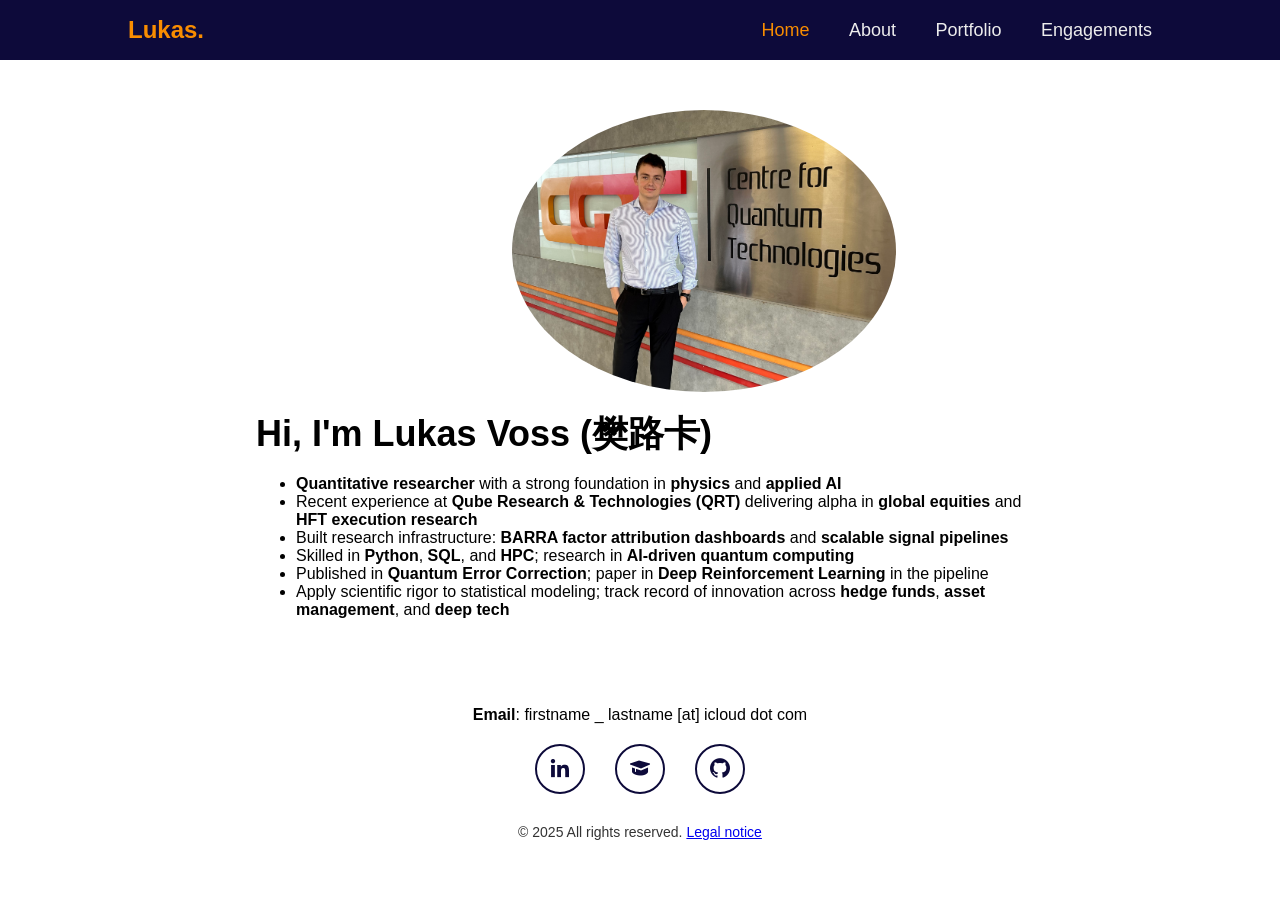
==== index.html @ ff0bb2e3 "Update landing page, improve formatting consistency on About page (bullet point intendation) and add" ====
<!DOCTYPE html>
<html lang="en">
<head>
    <meta charset="UTF-8">
    <meta http-equiv="X-UA-Compatible" content="IE=Edge">
    <meta name="viewport" content="width=device-width, initial-scale=1.0">
    <title>Lukas Voss | Personal Website</title>
    <link rel="stylesheet" href="style.css">
    <link rel="icon" href="images/favicon.png" type="image/png"> <!-- Favicon for .png format -->
    <link href='https://unpkg.com/boxicons@2.1.4/css/boxicons.min.css' rel='stylesheet'>
</head>

</html>

<body class="landing-page">
    <header class="header">
        <a href="#" class="logo">Lukas.</a>
        <nav class="navbar">
            <a href="#" class="active">Home</a>
            <a href="about.html">About</a>
            <a href="portfolio.html">Portfolio</a>
            <a href="engagements.html">Engagements</a>
        </nav>
    </header>

    <section class="home">
        <div class="home-content">
            <div class="home-intro">
                <img src="images/personal_picture_cqt.jpg" alt="Lukas Voss" class="profile-photo"> 
                <div class="intro-text">
                    <h1>Hi, I'm Lukas Voss (樊路卡)</h1>
                    <!-- <p> I recently graduated from a double degree program in Physics and Management, with academic and research experiences spanning Germany, Taiwan (ROC), Singapore, and China (PRC).
                    <br>Currently serving my non-compete period after finishing my experience in Quantitative Research  at Qube Research & Technologies. Available from October 2025.
                    </p> -->
                    <ul style="padding-left: 40px; padding-top: 20px;">
                        <li><strong>Quantitative researcher</strong> with a strong foundation in <strong>physics</strong> and <strong>applied AI</strong></li>
                        <li>Recent experience at <strong>Qube Research &amp; Technologies (QRT)</strong> delivering alpha in <strong>global equities</strong> and <strong>HFT execution research</strong></li>
                        <li>Built research infrastructure: <strong>BARRA factor attribution dashboards</strong> and <strong>scalable signal pipelines</strong></li>
                        <li>Skilled in <strong>Python</strong>, <strong>SQL</strong>, and <strong>HPC</strong>; research in <strong>AI-driven quantum computing</strong></li>
                        <li>Published in <strong>Quantum Error Correction</strong>; paper in <strong>Deep Reinforcement Learning</strong> in the pipeline</li>
                        <li>Apply scientific rigor to statistical modeling; track record of innovation across <strong>hedge funds</strong>, <strong>asset management</strong>, and <strong>deep tech</strong></li>
                    </ul>
                    <!-- <section class="what-im-looking-for">
                        <h3>Open for full-time opportunities</h3>
                        <ul style="padding-left: 40px;">
                            <li><strong>Starting Date:</strong> February 2025</li>                            
                            <li><strong>Industry:</strong> Financial Industry, Innovation & Strategy in Tech-Driven Industries (Cloud), Consulting</li>
                            <li><strong>Profiles:</strong> Quantitative Developer/Researcher, Data/ML Scientist, Cloud Architect, Consultant</li>
                            <li><strong>Location:</strong> Singapore, Hong Kong, London, Zurich, New York</li>
                        </ul>
                    </section> -->
                    <!-- <p>My current work focuses on enhancing quantum gate calibrations to be more resilient to noise using AI techniques.</p> -->
                    <p></p>
                </div>
            </div>
        </div>
    </section>
    <div class="page-footer-container">
        <div class="email-text">
            <b>Email</b>: firstname _ lastname [at] icloud dot com
        </div>
        <div class="social-icons">
            <a href="https://www.linkedin.com/in/lukasvoss/" target="_blank"><i class='bx bxl-linkedin'></i></a>
            <!-- Placeholder for the email link -->
            <!-- <span id="email-icon"></span> -->
            <a href="https://scholar.google.com/citations?user=lIDlyVMAAAAJ&hl=en&oi=ao" target="_blank"><i class='bx bxs-graduation'></i></a>
            <a href="https://github.com/lukasvoss" target="_blank"><i class='bx bxl-github' style='color:#0D0A3A'></i></a>
        </div>
        
        <script type="text/javascript">
            // Base64 encoded email address
            const encodedEmail = "bHVrYXNfdm9zc0BpY2xvdWQuY29t";
            // Decode the email address
            const decodedEmail = atob(encodedEmail);
            // Create the mailto link with an envelope icon
            const emailLink = `<a href="mailto:${decodedEmail}"><i class='bx bxs-envelope'></i></a>`;
            // Insert the email icon into the social icons
            document.getElementById("email-icon").innerHTML = emailLink;
        </script>
        <footer class="site-footer">
            <p>© 2025 All rights reserved. <a href="legal.html">Legal notice</a></p>
        </footer>
    </div>

</body>
---- style.css ----
* {
    margin: 0;
    padding: 0;
    box-sizing: border-box;
    font-family: 'Poppins', sans-serif;
}

.body {
    background: #ffffff;
}

.landing-page {
    min-height: 100vh;
    overflow-y: scroll;  /*  Forces a vertical scrollbar, even if not needed */
    display: flex;
    flex-direction: column;
}

.landing-page .home {
    height: 100vh; /* Ensures the home section takes up the full viewport height */
    display: flex;
    flex-direction: column;
    align-items: center;
    justify-content: space-between;
    box-sizing: border-box;
}
.header {
    position: fixed;
    top: 0;
    left: 0;
    width: 100%;
    height: 60px; /* Define the height of the navigation bar */
    padding: 20px 10%;
    background: #0D0A3A;
    display: flex;
    justify-content: space-between;
    align-items: center;
    z-index: 100;
}

.about, .portfolio {
    padding: 60px 10%; /* Ensure all content stays within the header borders */
    margin-top: 100px;
    max-width: 100%; /* Make sure content doesn’t overflow */
}

.profile-photo {
    width: 30vw; /* Set the width relative to the viewport width */
    height: auto; /* Let the height adjust automatically to maintain the aspect ratio */
    max-width: 600px; /* Set a maximum width to prevent it from getting too large on larger screens */
    min-width: 180px; /* Set a minimum width to prevent it from getting too small on smaller screens */
    border-radius: 50%; /* Keep the image circular */
    object-fit: cover; /* Ensures the image is cropped from the center */
    overflow: hidden; /* Ensures any overflow is hidden */
    margin-top: 10px; /* Adds space above the image */
    margin-bottom: 20px; /* Adds space below the image */
    display: block; /* Ensure the image aligns properly */
    margin-left: auto; /* Align the image to the right */
    /* margin-right: 10px; Space between the image and the text */
}

.home {
    flex: 1; /* Takes up the remaining space */
    height: 300vh;
    display: flex;
    align-items: flex-start; /* Align the content at the top of the section */
    justify-content: center;
    padding: 0 10%;
    overflow: hidden;
}

.home-content {
    display: flex;
    flex-direction: row;
    max-width: 100%; /* Ensures content doesn't overflow */
    align-items: center; /* Center content horizontally */
    justify-content: center; /* Center content vertically */
    margin-top: 0;
    padding-top: 100px;
    padding-bottom: 10px;
    margin-right: 25%; /* Centers the content between the navigation bar's borders */
}

.home-intro {
    width: 100%; /* Make sure the parent container is wide enough */
}

.intro-text {
    width: 100%;
    margin-left: 10vw; /* Adjust this value as needed */
}

.what-im-looking-for {
    font-size: 18px;
}
.what-im-looking-for h3 {
    font-size: 22px; /* Adjust the font size as needed */
}

.home-content .btn-box {
    display: flex;
    justify-content: space-between;
    color: #0D0A3A;
    width: 345px;
    height: 50px;
}

.home-content h1 {
    font-size: 36px;
    font-weight: 700;
    line-height: 1.2;
}

/* .home-content h3 {
    font-size: 32px;
    font-weight: 700;
    color: #00abf0;
} */

.home-content p {
    font-size: 20px;
    margin: 20px 0 20px;
}

.logo {
    color: rgb(249, 141, 0);
    font-size: 24px;
    text-decoration: none;
    font-weight: 600;
}

.navbar a {
    font-size: 18px;
    color: #ededed;
    text-decoration: none;
    font-weight: 500;
    margin-left: 35px;
    transition: .3s;
}

.navbar a:hover,
.navbar a.active {
    color: rgb(249, 141, 0);
}

.btn-box a {
    position: relateive;
    display: inline-flex;
    justify-content: center;
    align-items: center;
    width: 150px;
    height: 100%;
    background: #0D0A3A;
    border: 2px solid #0D0A3A;
    border-radius: 8px;
    font-size: 19px;
    text-decoration: none;
    font-weight: 600;
    letter-spacing: 1px;
    z-index: 1;
    overflow: hidden;
    transition: .5s;
}

.btn-box a:nth-child(1) {
    background: transparent;
    color: #0D0A3A;
}

.btn-box a:nth-child(1)::before {
    background: #ffffff;
}

.btn-box a::before {
    content: '';
    position: absolute;
    top: 0;
    left: 0;
    width: 0;
    height: 100%;
    background: #0D0A3A;
    z-index: -1;
    transition: .5s;
}

.home-sci {
    position: absolute;
    bottom: 40px;
    width: 100%; 
    display: flex;
    /* justify-content: center;  */
    gap: 30px;
}

.home-sci a {
    display: inline-flex;
    justify-content: center;
    align-items: center;
    width: 50px; 
    height: 50px;
    background: transparent;
    border: 2px solid #0D0A3A;
    border-radius: 50%;
    color: #0D0A3A;
    font-size: 24px;
    text-decoration: none;
    transition: background 0.3s ease;
}

.home-sci a:hover {
    background: rgba(0, 170, 240, 0.1);
}

.cv-section {
    margin-bottom: 50px;
}

.cv-section h3 {
    font-size: 24px;
    margin-bottom: 20px;
    border-bottom: 2px solid #333;
    padding-bottom: 4px;
    width: 100%; /* Adjust this to match the width needed */
}

/* Timeline Styling */
.timeline {
    position: relative;
    display: flex;
    flex-direction: column;
}

/* Vertical line connecting bubbles */
.timeline:before {
    content: '';
    position: absolute;
    top: 0;
    bottom: 0;
    left: calc(150px + 20px + 10px); /* Center the line between logo and content */
    width: 2px;
    background-color: #333;
}

.timeline-entry {
    display: flex;
    align-items: center;
    justify-content: flex-start; /* Ensure the logo, bubble, and content are aligned horizontally */
    margin-bottom: 50px;
    position: relative;
}

.timeline-logo {
    width: 100px; /* Increased size for the logos */
    height: auto;
    margin-right: 20px; /* Space between the logo and the bubble */
}

.timeline-logo img {
    width: 100%;
    height: auto;
    border: none; /* Remove the circle border */
}

.timeline-bubble {
    width: 12px; /* Size of the bubble */
    height: 12px;
    background-color: #333;
    border-radius: 50%;
    position: relative;
    left: 55px; /* Center the line between logo and content */
    z-index: 1; /* Ensure the bubble is above the line */
    margin-right: 120px; /* Space between bubble and content */
}

/* Text box for the timeline content */
.timeline-content {
    background-color: #fff;
    padding: 15px 20px;
    border-radius: 8px;
    width: calc(100% - 190px - 40px - 20px); /* Ensure consistent width for content boxes */
    box-shadow: 0 2px 8px rgba(0, 0, 0, 0.1);
}

.timeline-content ul {
    padding-left: 20px; /* Adjust the left padding to align with the content */
    margin-bottom: 10px; /* Adds space below the list */
}

.timeline-content li {
    margin-bottom: 5px; /* Adds space between list items */
    line-height: 1.5; /* Improves readability */
}

.timeline-content h4 {
    margin: 0 0 5px;
    font-size: 18px;
}

.timeline-content p {
    margin: 5px 0;
    font-size: 16px;
    color: #555;
}

.cv-list {
  padding-left: 20px;     /* indent bullets */
  margin-bottom: 0;
}

.cv-list li {
  margin-bottom: 5px;     /* space between bullets */
  line-height: 1.5;       /* comfortable reading */
}

.about-section {
    margin-bottom: 40px; /* Space between sections */
    padding: 0 10%; /* Ensure all content stays within the header borders */
}

.section-header {
    position: relative;
    margin-bottom: 20px; /* Space between header and content */
}

.section-header h3 {
    font-size: 24px;
    font-weight: bold;
    margin-bottom: 10px;
}

.section-header hr {
    border: 0;
    height: 2px;
    background-color: #333; /* Color of the horizontal line */
    width: 100%; /* Span the entire page width */
}

.section-content {
    background-color: #f9f9f9; /* Light background for textbox */
    padding: 15px;
    border-radius: 8px;
    box-shadow: 0 2px 8px rgba(0, 0, 0, 0.1); /* Optional shadow for depth */
    line-height: 1.5; /* Improves readability */
}

/* General Portfolio Styling */
.portfolio-summary {
    font-size: 16px;
    color: #555;
    margin-bottom: 50px;
    line-height: 1.5; /* Improves readability */
}

.full-cv-footer {
    padding: 0 10%;
}

.portfolio h3 {
    font-size: 24px;
    margin-bottom: 20px;
    border-bottom: 2px solid #333;
    padding-bottom: 4px;
    width: 100%; /* Adjust this to match the width needed */
}

.portfolio-entry {
    display: flex;
    align-items: center;
    margin-bottom: 50px;
}

.portfolio-entry img {
    max-width: 300px; /* Ensures consistent image size across portfolio entries */
    height: auto; /* Maintains the aspect ratio */
    margin-right: 40px; /* Consistent spacing between the image and the text */
    border-radius: 8px;
    box-shadow: 0 4px 8px rgba(0, 0, 0, 0.1);
}

.portfolio-entry-content h4 {
    font-size: 24px;
    font-weight: bold;
    margin-bottom: 10px;
}

.portfolio-entry-content p {
    font-size: 16px;
    color: #555;
    line-height: 1.5;
}

/* Indentation for Bullet Points */
.indented-list {
    padding-left: 40px; /* Increase this value to indent more */
    margin-left: 30px; /* Optional: You can add margin as well to adjust */
    color: #555;
}

/* Specific Styling for Vertical Image in Anki Project */
.large-vertical-image {
    width: 300px; /* Match this with the width of other images */
    height: auto; /* Keep the aspect ratio intact */
    margin-right: 40px; /* Keep consistent spacing */
    border-radius: 8px;
    box-shadow: 0 4px 8px rgba(0, 0, 0, 0.1);
}

.home-sci {
    display: flex;
    gap: 20px; /* Space between icons */
}

.site-footer {
    text-align: center;
    font-size: 14px;
    color: #333;
    padding-top: 40px; /* Adjust this value as needed */
    margin-bottom: 40px; /* Adjust this value as needed */
}

.footer-container {
    display: flex;
    flex-direction: column;
    align-items: center;
    justify-content: center;
    width: 100%;
    position: relative;
    bottom: 2px; /* Positions the footer slightly above the bottom */
    left: 0;
    text-align: center;
    margin-top: auto;
    z-index: 10; /* Ensures it doesn't overlap content */
}

.page-footer-container {
    display: flex;
    flex-direction: column;
    align-items: center; /* Center the content horizontally */
    justify-content: flex-end; /* Push the footer to the bottom of the page */
    padding: 20px 0; /* Add some padding to the container */
    text-align: center; /* Center the text */
    box-sizing: border-box;
}

.email-text {
    font-size: 16px;
    margin-bottom: 20px;
    /* font-weight: bold; */
}

.page-footer-container .social-icons {
    margin-bottom: 10px; /* Add space between the icons and the footer text */
}

.page-footer-container .site-footer {
    font-size: 14px;
    color: #333;
}

.site-footer {
    text-align: center;
    font-size: 14px;
    padding-top: 20px; /* Space above the footer text */
    margin-bottom: 40px; /* Space below the footer */
}

.social-icons {
    display: flex;
    justify-content: center;
    gap: 30px;
    background-color: rgba(255, 255, 255, 0.8); /* Temporary light background for visibility */
}

.social-icons a {
    display: inline-flex;
    justify-content: center;
    align-items: center;
    width: 50px;
    height: 50px;
    border: 2px solid #0D0A3A;
    border-radius: 50%;
    color: #0D0A3A !important; /* Force the icon color */
    font-size: 24px;
    text-decoration: none;
    transition: background 0.3s ease, color 0.3s ease;
}

.social-icons a:hover {
    background-color: rgba(0, 170, 240, 0.1);
    color: #0D0A3A; /* Ensure color remains consistent */
}

/* ===== Tablet Adjustments (min-width: 769px and max-width: 1024px) ===== */
@media screen and (min-width: 769px) and (max-width: 1024px) {
    /* 1. Block-style (left-aligned) text for subpages */
    .about, 
    .portfolio, 
    .about-section, 
    .portfolio-entry, 
    .portfolio-entry-content, 
    .timeline-content {
      text-align: left;
    }
    
    /* 2. Increase top padding in the home section so the profile picture isn’t overlapped by the fixed header */
    .home-content {
      padding-top: 100px;
    }

    /* Center and enlarge the profile picture */
    .profile-photo {
        margin-left: 160px;
        width: 50vw;                  /* Larger picture on tablet */
    }
    
    /* 3. For the About section timeline: remove the vertical line and dots, then stack the elements vertically */
    .timeline:before {
      display: none;
    }
    .timeline-entry {
      flex-direction: column;
      align-items: center;  /* Centers the logo horizontally */
      text-align: left;     /* Ensures the text remains block-style */
      margin-bottom: 30px;
    }
    .timeline-logo {
      width: 120px;             /* Reduced width for tablet */
      margin-right: 0;         /* Remove right-margin */
      margin-bottom: 10px;      /* Add spacing below the logo */
    }
    .timeline-bubble {
      display: none;           /* Hide the dot/bubble */
    }
    .timeline-content {
      width: 100%;             /* Use full container width */
      padding: 10px;           /* Adjust padding as needed */
      box-shadow: 0 2px 8px rgba(0, 0, 0, 0.1);       /* Optional: remove shadow for a cleaner look */
    }

    /* 5. Portfolio Subpage: Stack the media element (image) on top of the text */
    .portfolio-entry {
        flex-direction: column;
        align-items: center;
        text-align: center;
    }
    .portfolio-entry img {
        margin: 0 0 20px 0;  /* Remove right margin and add spacing below the image */
    }
    .portfolio-entry-content {
        width: 100%;
        padding: 0 10px;
    }
  }
  
  /* ===== Mobile Adjustments (max-width: 768px) ===== */
@media screen and (max-width: 768px) {
    /* 1. Block-style (left-aligned) text on About page elements */
    .about,
    .about-section,
    .timeline-content {
        text-align: left;
    }
    
    /* 2. Increase top padding in the home section so the profile picture isn’t overlapped by the header */
    .home-content {
        padding-top: 80px;
    }
    .home-content h1 {
        font-size: 24px;
    }
    
    /* Center the profile picture properly on mobile */
    .profile-photo {
        display: block;
        margin-left: 64px;
        width: 70vw;  /* Adjust as needed */
    }
    
    /* Reduce the font size of the home intro text for mobile */
    .intro-text p {
        font-size: 16px;  /* Reduced for a better mobile fit */
    }
    
    /* 3. Adjust the About page timeline: remove vertical line and dots, stack the elements vertically */
    .timeline:before {
        display: none;
    }
    .timeline-entry {
        flex-direction: column;
        align-items: center;
        margin-bottom: 20px;
    }
    .timeline-logo {
        width: 80px;
        margin-right: 0;
        margin-bottom: 10px;
    }
    .timeline-bubble {
        display: none;
    }
    .timeline-content {
        width: 100%;
        padding: 10px;
        font-size: 15px;
        /* Retain the shadow effect */
        box-shadow: 0 2px 8px rgba(0, 0, 0, 0.1);
    }
    
    /* 4. Adjust navigation bar: keep all subpage buttons in one row with reduced spacing */
    .navbar {
        white-space: nowrap;
        overflow-x: auto;  /* Allows horizontal scrolling if needed */
    }
    .navbar a {
        margin-left: 10px;
        font-size: 16px;
    }

    /* 5. Portfolio Subpage: Stack the media element (image) on top of the text */
    .portfolio-entry {
        flex-direction: column;
        align-items: center;
        text-align: left;
    }
    .portfolio-entry img {
        margin: 0 0 20px 0;
        max-width: 90%;
    }
    .portfolio-entry-content {
        width: 100%;
        padding: 0 10px;
    }

}
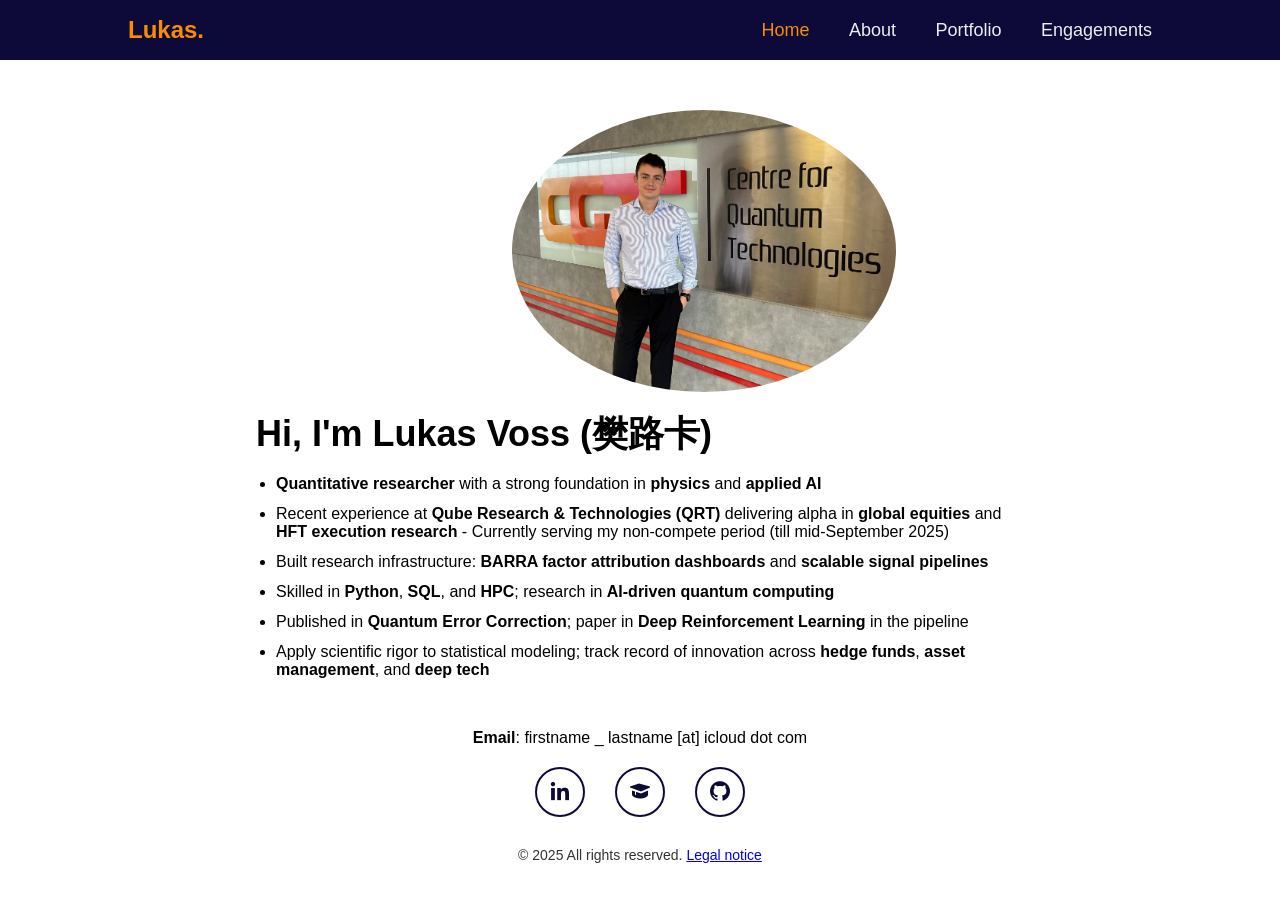
==== commit 206c46ca: "Update layout of Landing Page" ====
--- a/index.html
+++ b/index.html
@@ -32,9 +32,9 @@
                     <!-- <p> I recently graduated from a double degree program in Physics and Management, with academic and research experiences spanning Germany, Taiwan (ROC), Singapore, and China (PRC).
                     <br>Currently serving my non-compete period after finishing my experience in Quantitative Research  at Qube Research & Technologies. Available from October 2025.
                     </p> -->
-                    <ul style="padding-left: 40px; padding-top: 20px;">
+                    <ul class="intro-list">
                         <li><strong>Quantitative researcher</strong> with a strong foundation in <strong>physics</strong> and <strong>applied AI</strong></li>
-                        <li>Recent experience at <strong>Qube Research &amp; Technologies (QRT)</strong> delivering alpha in <strong>global equities</strong> and <strong>HFT execution research</strong></li>
+                        <li>Recent experience at <strong>Qube Research &amp; Technologies (QRT)</strong> delivering alpha in <strong>global equities</strong> and <strong>HFT execution research</strong> - Currently serving my non-compete period (till mid-September 2025)</li>
                         <li>Built research infrastructure: <strong>BARRA factor attribution dashboards</strong> and <strong>scalable signal pipelines</strong></li>
                         <li>Skilled in <strong>Python</strong>, <strong>SQL</strong>, and <strong>HPC</strong>; research in <strong>AI-driven quantum computing</strong></li>
                         <li>Published in <strong>Quantum Error Correction</strong>; paper in <strong>Deep Reinforcement Learning</strong> in the pipeline</li>
--- a/style.css
+++ b/style.css
@@ -36,6 +36,14 @@
     justify-content: space-between;
     align-items: center;
     z-index: 100;
+}
+
+.intro-list {
+    padding-left: 20px;
+    padding-top: 20px; /* adjust value as you like */
+}
+.intro-list li {
+  margin-bottom: 12px;   /* space between bullets */
 }
 
 .about, .portfolio {
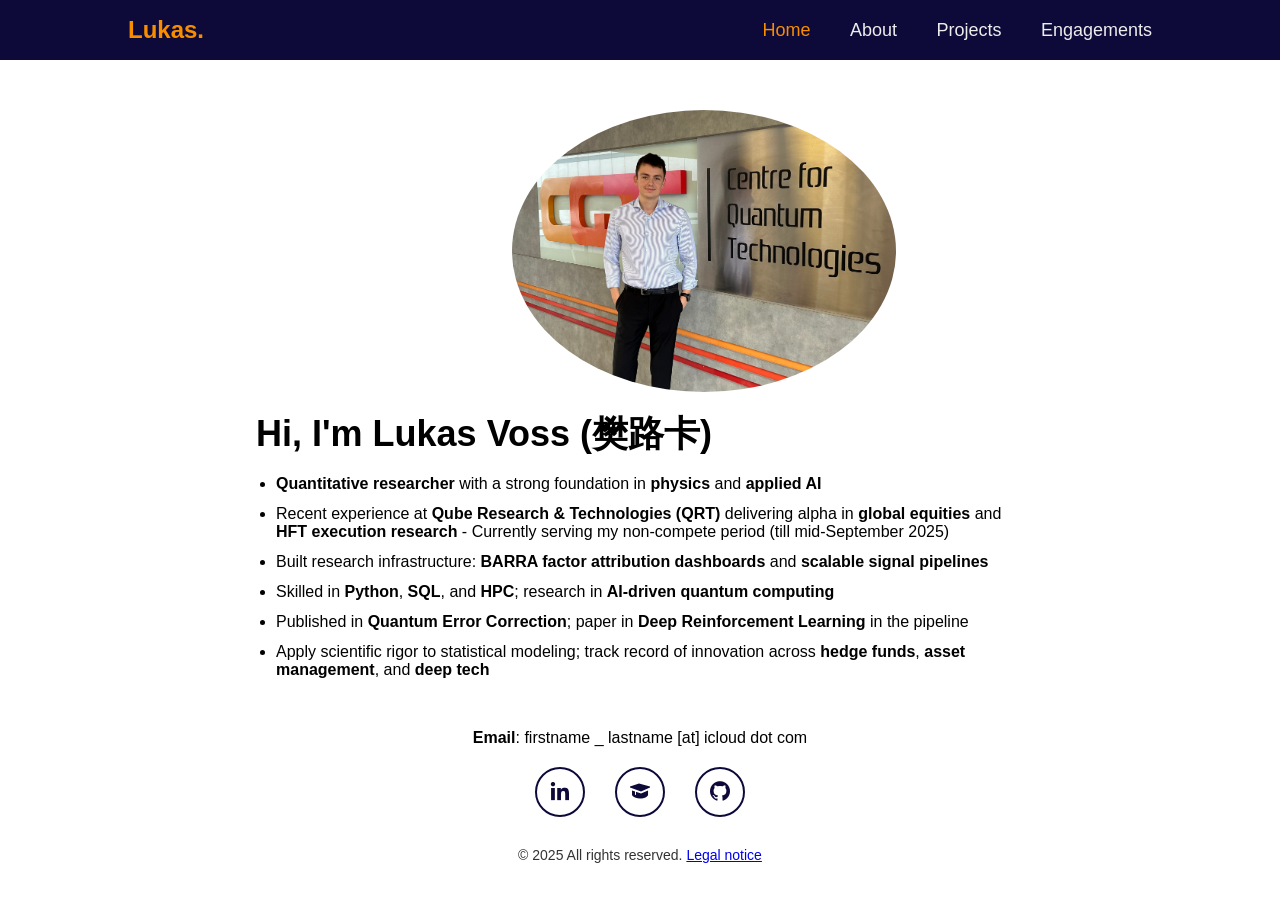
==== commit 0de69917: "Change subpage name from Portfolio to Projects" ====
--- a/index.html
+++ b/index.html
@@ -18,7 +18,7 @@
         <nav class="navbar">
             <a href="#" class="active">Home</a>
             <a href="about.html">About</a>
-            <a href="portfolio.html">Portfolio</a>
+            <a href="projects.html">Projects</a>
             <a href="engagements.html">Engagements</a>
         </nav>
     </header>
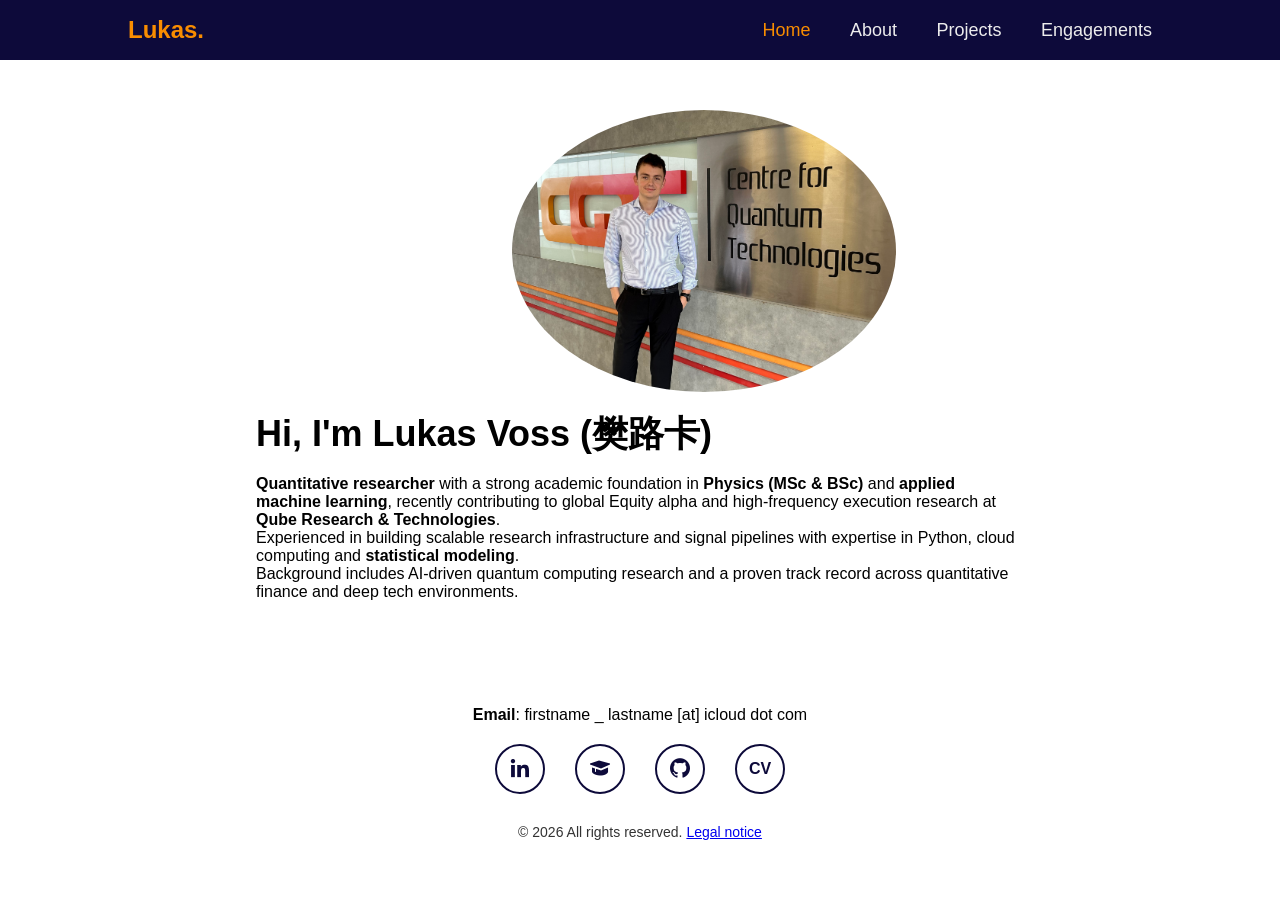
==== commit 231490e0: "Add portfolio slider, CV link, and content updates - Add image slider for fin-dash project with JS n" ====
--- a/index.html
+++ b/index.html
@@ -29,28 +29,15 @@
                 <img src="images/personal_picture_cqt.jpg" alt="Lukas Voss" class="profile-photo"> 
                 <div class="intro-text">
                     <h1>Hi, I'm Lukas Voss (樊路卡)</h1>
-                    <!-- <p> I recently graduated from a double degree program in Physics and Management, with academic and research experiences spanning Germany, Taiwan (ROC), Singapore, and China (PRC).
-                    <br>Currently serving my non-compete period after finishing my experience in Quantitative Research  at Qube Research & Technologies. Available from October 2025.
-                    </p> -->
-                    <ul class="intro-list">
-                        <li><strong>Quantitative researcher</strong> with a strong foundation in <strong>physics</strong> and <strong>applied AI</strong></li>
-                        <li>Recent experience at <strong>Qube Research &amp; Technologies (QRT)</strong> delivering alpha in <strong>global equities</strong> and <strong>HFT execution research</strong> - Currently serving my non-compete period (till mid-September 2025)</li>
-                        <li>Built research infrastructure: <strong>BARRA factor attribution dashboards</strong> and <strong>scalable signal pipelines</strong></li>
-                        <li>Skilled in <strong>Python</strong>, <strong>SQL</strong>, and <strong>HPC</strong>; research in <strong>AI-driven quantum computing</strong></li>
-                        <li>Published in <strong>Quantum Error Correction</strong>; paper in <strong>Deep Reinforcement Learning</strong> in the pipeline</li>
-                        <li>Apply scientific rigor to statistical modeling; track record of innovation across <strong>hedge funds</strong>, <strong>asset management</strong>, and <strong>deep tech</strong></li>
-                    </ul>
-                    <!-- <section class="what-im-looking-for">
-                        <h3>Open for full-time opportunities</h3>
-                        <ul style="padding-left: 40px;">
-                            <li><strong>Starting Date:</strong> February 2025</li>                            
-                            <li><strong>Industry:</strong> Financial Industry, Innovation & Strategy in Tech-Driven Industries (Cloud), Consulting</li>
-                            <li><strong>Profiles:</strong> Quantitative Developer/Researcher, Data/ML Scientist, Cloud Architect, Consultant</li>
-                            <li><strong>Location:</strong> Singapore, Hong Kong, London, Zurich, New York</li>
-                        </ul>
-                    </section> -->
-                    <!-- <p>My current work focuses on enhancing quantum gate calibrations to be more resilient to noise using AI techniques.</p> -->
-                    <p></p>
+                    
+                    <p>
+                        <b>Quantitative researcher</b> with a strong academic foundation in <b>Physics (MSc & BSc)</b> and <b>applied machine learning</b>, recently
+                        contributing to global Equity alpha and high-frequency execution research at <b>Qube Research & Technologies</b>. 
+                        <br> Experienced in building scalable research infrastructure and signal pipelines with expertise in Python, cloud computing and <b>statistical modeling</b>.
+                        <br> Background includes AI-driven
+                        quantum computing research and a proven track record across quantitative finance and deep tech environments.
+                    </p>
+
                 </div>
             </div>
         </div>
@@ -65,6 +52,7 @@
             <!-- <span id="email-icon"></span> -->
             <a href="https://scholar.google.com/citations?user=lIDlyVMAAAAJ&hl=en&oi=ao" target="_blank"><i class='bx bxs-graduation'></i></a>
             <a href="https://github.com/lukasvoss" target="_blank"><i class='bx bxl-github' style='color:#0D0A3A'></i></a>
+            <a href="files/cv_voss_research.pdf" target="_blank"><span class="cv-text">CV</span></a>
         </div>
         
         <script type="text/javascript">
@@ -78,7 +66,7 @@
             document.getElementById("email-icon").innerHTML = emailLink;
         </script>
         <footer class="site-footer">
-            <p>© 2025 All rights reserved. <a href="legal.html">Legal notice</a></p>
+            <p>© 2026 All rights reserved. <a href="legal.html">Legal notice</a></p>
         </footer>
     </div>
 
--- a/style.css
+++ b/style.css
@@ -17,11 +17,10 @@
 }
 
 .landing-page .home {
-    height: 100vh; /* Ensures the home section takes up the full viewport height */
     display: flex;
     flex-direction: column;
     align-items: center;
-    justify-content: space-between;
+    justify-content: flex-start;
     box-sizing: border-box;
 }
 .header {
@@ -98,6 +97,10 @@
     margin-left: 10vw; /* Adjust this value as needed */
 }
 
+.intro-text p {
+    font-size: 14px;
+}
+
 .what-im-looking-for {
     font-size: 18px;
 }
@@ -126,7 +129,7 @@
 } */
 
 .home-content p {
-    font-size: 20px;
+    font-size: 16px;
     margin: 20px 0 20px;
 }
 
@@ -389,6 +392,7 @@
     font-size: 24px;
     font-weight: bold;
     margin-bottom: 10px;
+    color: #0D0A3A;
 }
 
 .portfolio-entry-content p {
@@ -498,6 +502,50 @@
     color: #0D0A3A; /* Ensure color remains consistent */
 }
 
+.social-icons .cv-text {
+    font-size: 16px;
+    font-weight: 700;
+}
+
+/* ===== Portfolio Slider ===== */
+.portfolio-slider {
+    position: relative;
+    width: 100%;
+    max-width: 420px;
+    overflow: hidden;
+    border-radius: 10px;
+}
+
+.portfolio-slider img {
+    width: 100%;
+    display: none;
+}
+
+.portfolio-slider img.active {
+    display: block;
+}
+
+.slider-btn {
+    position: absolute;
+    top: 50%;
+    transform: translateY(-50%);
+    background: rgba(0,0,0,0.5);
+    color: white;
+    border: none;
+    padding: 8px 12px;
+    cursor: pointer;
+    border-radius: 50%;
+    font-size: 16px;
+    z-index: 10;
+}
+
+.slider-btn:hover {
+    background: rgba(0,0,0,0.7);
+}
+
+.slider-btn.prev { left: 10px; }
+.slider-btn.next { right: 10px; }
+
 /* ===== Tablet Adjustments (min-width: 769px and max-width: 1024px) ===== */
 @media screen and (min-width: 769px) and (max-width: 1024px) {
     /* 1. Block-style (left-aligned) text for subpages */
@@ -639,4 +687,37 @@
         padding: 0 10px;
     }
 
+    .portfolio-slider {
+        position: relative;
+        width: 100%;
+        max-width: 420px;
+        overflow: hidden;
+        border-radius: 10px;
+    }
+
+    .portfolio-slider img {
+        width: 100%;
+        display: none;
+        transition: opacity 0.4s ease;
+    }
+
+    .portfolio-slider img.active {
+        display: block;
+    }
+
+    .slider-btn {
+        position: absolute;
+        top: 50%;
+        transform: translateY(-50%);
+        background: rgba(0,0,0,0.5);
+        color: white;
+        border: none;
+        padding: 6px 10px;
+        cursor: pointer;
+        border-radius: 50%;
+    }
+
+    .slider-btn.prev { left: 8px; }
+    .slider-btn.next { right: 8px; }
+
 }
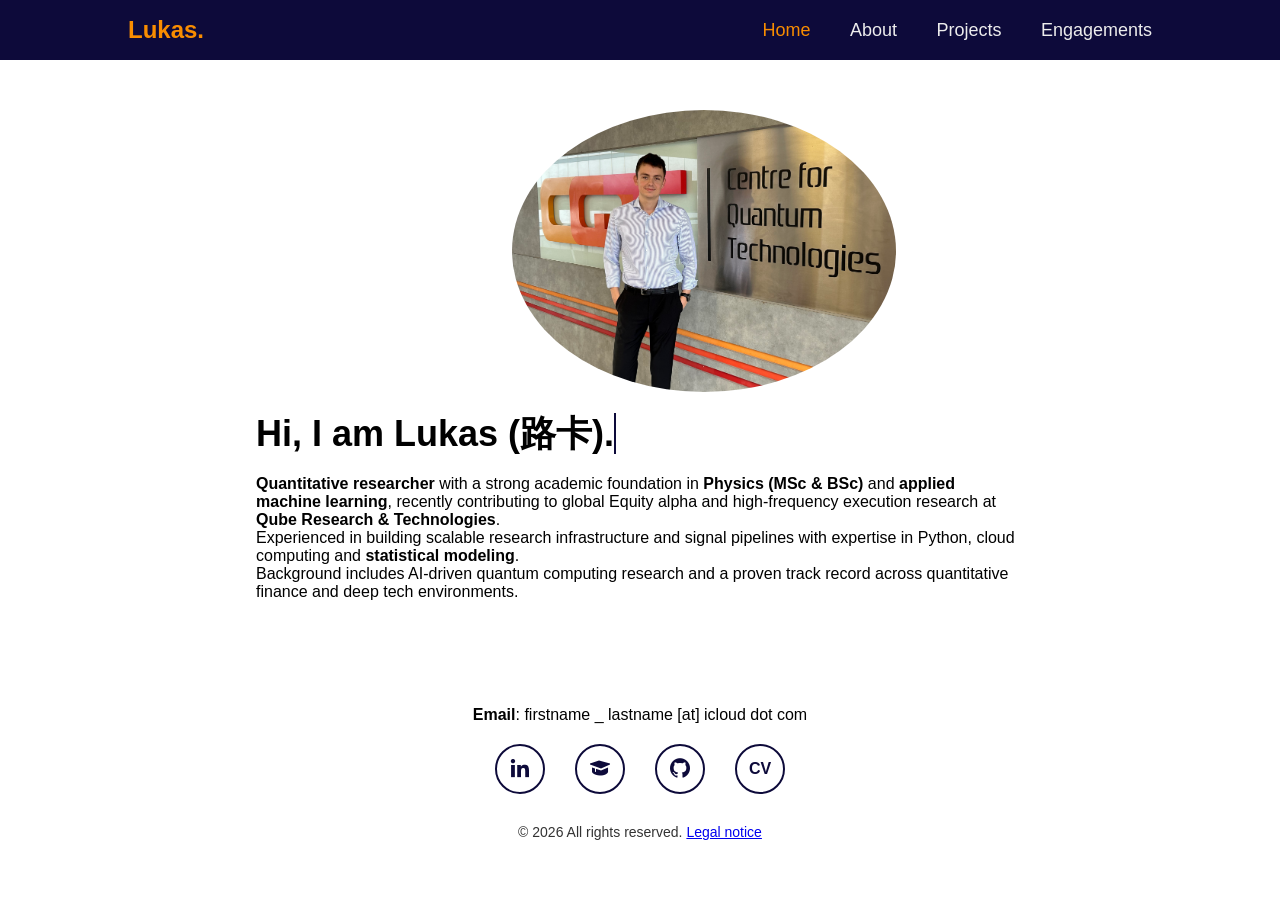
==== commit 8f0b61fb: "Add typewriter animation to home page intro Cycles through phrases like "am Lukas", "build things", " ====
--- a/index.html
+++ b/index.html
@@ -28,7 +28,7 @@
             <div class="home-intro">
                 <img src="images/personal_picture_cqt.jpg" alt="Lukas Voss" class="profile-photo"> 
                 <div class="intro-text">
-                    <h1>Hi, I'm Lukas Voss (樊路卡)</h1>
+                    <h1>Hi, I <span class="typewriter"></span></h1>
                     
                     <p>
                         <b>Quantitative researcher</b> with a strong academic foundation in <b>Physics (MSc & BSc)</b> and <b>applied machine learning</b>, recently
@@ -69,5 +69,5 @@
             <p>© 2026 All rights reserved. <a href="legal.html">Legal notice</a></p>
         </footer>
     </div>
-
+    <script src="js/typewriter.js"></script>
 </body>
--- a/style.css
+++ b/style.css
@@ -99,6 +99,16 @@
 
 .intro-text p {
     font-size: 14px;
+}
+
+.typewriter {
+    border-right: 2px solid #0D0A3A;
+    animation: blink-cursor 0.75s step-end infinite;
+}
+
+@keyframes blink-cursor {
+    from, to { border-color: transparent; }
+    50% { border-color: #0D0A3A; }
 }
 
 .what-im-looking-for {
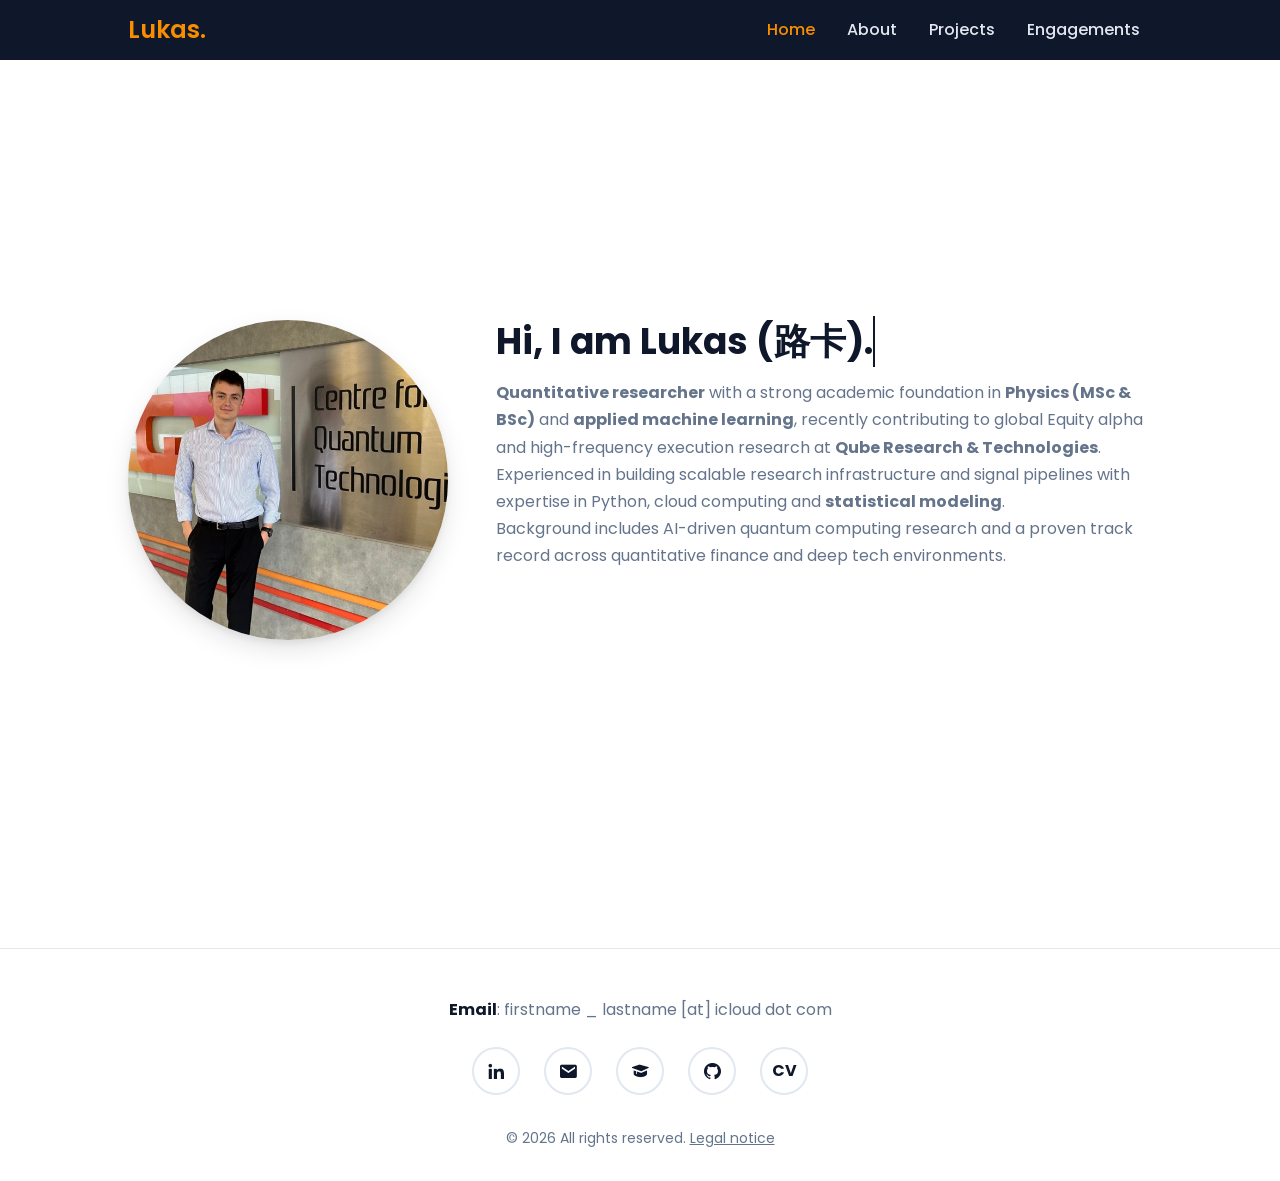
==== commit d8202268: "Modernize website: CSS overhaul, dark mode, accessibility, bug fixes - Fix broken HTML structure in " ====
--- a/index.html
+++ b/index.html
@@ -2,72 +2,83 @@
 <html lang="en">
 <head>
     <meta charset="UTF-8">
-    <meta http-equiv="X-UA-Compatible" content="IE=Edge">
     <meta name="viewport" content="width=device-width, initial-scale=1.0">
+    <meta name="description" content="Lukas Voss - Quantitative Researcher with expertise in physics, statistical modeling, and applied machine learning. Currently at Qube Research & Technologies.">
+    <meta property="og:title" content="Lukas Voss | Quantitative Researcher">
+    <meta property="og:description" content="Quantitative researcher with a strong academic foundation in Physics and applied machine learning.">
+    <meta property="og:image" content="https://lukasvoss.com/images/personal_picture_cqt_optimized.jpg">
+    <meta property="og:url" content="https://lukasvoss.com/">
+    <meta property="og:type" content="website">
+    <meta name="twitter:card" content="summary_large_image">
+    <meta name="view-transition" content="same-origin">
     <title>Lukas Voss | Personal Website</title>
+    <link rel="preconnect" href="https://fonts.googleapis.com">
+    <link rel="preconnect" href="https://fonts.gstatic.com" crossorigin>
+    <link href="https://fonts.googleapis.com/css2?family=Poppins:wght@400;500;600;700&display=swap" rel="stylesheet">
     <link rel="stylesheet" href="style.css">
-    <link rel="icon" href="images/favicon.png" type="image/png"> <!-- Favicon for .png format -->
+    <link rel="icon" href="images/favicon.png" type="image/png">
     <link href='https://unpkg.com/boxicons@2.1.4/css/boxicons.min.css' rel='stylesheet'>
 </head>
+<body class="landing-page">
+    <a href="#main-content" class="skip-link">Skip to content</a>
 
-</html>
-
-<body class="landing-page">
     <header class="header">
-        <a href="#" class="logo">Lukas.</a>
-        <nav class="navbar">
-            <a href="#" class="active">Home</a>
+        <a href="index.html" class="logo">Lukas.</a>
+        <button class="menu-toggle" aria-label="Toggle navigation menu">
+            <i class='bx bx-menu'></i>
+        </button>
+        <nav class="navbar" role="navigation" aria-label="Main navigation">
+            <a href="index.html" class="active">Home</a>
             <a href="about.html">About</a>
             <a href="projects.html">Projects</a>
             <a href="engagements.html">Engagements</a>
         </nav>
     </header>
 
-    <section class="home">
-        <div class="home-content">
-            <div class="home-intro">
-                <img src="images/personal_picture_cqt.jpg" alt="Lukas Voss" class="profile-photo"> 
-                <div class="intro-text">
-                    <h1>Hi, I <span class="typewriter"></span></h1>
-                    
-                    <p>
-                        <b>Quantitative researcher</b> with a strong academic foundation in <b>Physics (MSc & BSc)</b> and <b>applied machine learning</b>, recently
-                        contributing to global Equity alpha and high-frequency execution research at <b>Qube Research & Technologies</b>. 
-                        <br> Experienced in building scalable research infrastructure and signal pipelines with expertise in Python, cloud computing and <b>statistical modeling</b>.
-                        <br> Background includes AI-driven
-                        quantum computing research and a proven track record across quantitative finance and deep tech environments.
-                    </p>
-
+    <main id="main-content">
+        <section class="home">
+            <div class="home-content">
+                <div class="home-intro">
+                    <img src="images/personal_picture_cqt_optimized.jpg" alt="Portrait photo of Lukas Voss" class="profile-photo" width="800" height="587">
+                    <div class="intro-text">
+                        <h1>Hi, I <span class="typewriter"></span></h1>
+                        <p>
+                            <b>Quantitative researcher</b> with a strong academic foundation in <b>Physics (MSc & BSc)</b> and <b>applied machine learning</b>, recently
+                            contributing to global Equity alpha and high-frequency execution research at <b>Qube Research & Technologies</b>.
+                            <br> Experienced in building scalable research infrastructure and signal pipelines with expertise in Python, cloud computing and <b>statistical modeling</b>.
+                            <br> Background includes AI-driven
+                            quantum computing research and a proven track record across quantitative finance and deep tech environments.
+                        </p>
+                    </div>
                 </div>
             </div>
-        </div>
-    </section>
+        </section>
+    </main>
+
     <div class="page-footer-container">
         <div class="email-text">
             <b>Email</b>: firstname _ lastname [at] icloud dot com
         </div>
         <div class="social-icons">
-            <a href="https://www.linkedin.com/in/lukasvoss/" target="_blank"><i class='bx bxl-linkedin'></i></a>
-            <!-- Placeholder for the email link -->
-            <!-- <span id="email-icon"></span> -->
-            <a href="https://scholar.google.com/citations?user=lIDlyVMAAAAJ&hl=en&oi=ao" target="_blank"><i class='bx bxs-graduation'></i></a>
-            <a href="https://github.com/lukasvoss" target="_blank"><i class='bx bxl-github' style='color:#0D0A3A'></i></a>
-            <a href="files/cv_voss_research.pdf" target="_blank"><span class="cv-text">CV</span></a>
+            <a href="https://www.linkedin.com/in/lukasvoss/" target="_blank" aria-label="LinkedIn profile"><i class='bx bxl-linkedin'></i></a>
+            <span id="email-icon"></span>
+            <a href="https://scholar.google.com/citations?user=lIDlyVMAAAAJ&hl=en&oi=ao" target="_blank" aria-label="Google Scholar profile"><i class='bx bxs-graduation'></i></a>
+            <a href="https://github.com/lukasvoss" target="_blank" aria-label="GitHub profile"><i class='bx bxl-github'></i></a>
+            <a href="files/cv_voss_research.pdf" target="_blank" aria-label="Download CV"><span class="cv-text">CV</span></a>
         </div>
-        
+
         <script type="text/javascript">
-            // Base64 encoded email address
             const encodedEmail = "bHVrYXNfdm9zc0BpY2xvdWQuY29t";
-            // Decode the email address
             const decodedEmail = atob(encodedEmail);
-            // Create the mailto link with an envelope icon
-            const emailLink = `<a href="mailto:${decodedEmail}"><i class='bx bxs-envelope'></i></a>`;
-            // Insert the email icon into the social icons
+            const emailLink = `<a href="mailto:${decodedEmail}" aria-label="Send email"><i class='bx bxs-envelope'></i></a>`;
             document.getElementById("email-icon").innerHTML = emailLink;
         </script>
         <footer class="site-footer">
-            <p>© 2026 All rights reserved. <a href="legal.html">Legal notice</a></p>
+            <p>&copy; 2026 All rights reserved. <a href="legal.html">Legal notice</a></p>
         </footer>
     </div>
+
     <script src="js/typewriter.js"></script>
-</body>+    <script src="js/menu-toggle.js"></script>
+</body>
+</html>
--- a/style.css
+++ b/style.css
@@ -1,520 +1,511 @@
-* {
+/* ===== Design Tokens ===== */
+:root {
+    /* Colors */
+    --color-bg: #ffffff;
+    --color-surface: #f8fafc;
+    --color-text: #0f172a;
+    --color-text-muted: #64748b;
+    --color-accent: rgb(249, 141, 0);
+    --color-nav-bg: #0f172a;
+    --color-nav-text: #e2e8f0;
+    --color-border: #e2e8f0;
+    --color-shadow: rgba(0, 0, 0, 0.06);
+    --color-shadow-hover: rgba(0, 0, 0, 0.1);
+
+    /* Typography */
+    --font-family: 'Poppins', system-ui, -apple-system, sans-serif;
+    --font-xs: clamp(0.75rem, 0.7rem + 0.25vw, 0.875rem);
+    --font-sm: clamp(0.875rem, 0.8rem + 0.35vw, 1rem);
+    --font-base: clamp(1rem, 0.9rem + 0.5vw, 1.125rem);
+    --font-lg: clamp(1.25rem, 1.1rem + 0.75vw, 1.5rem);
+    --font-xl: clamp(1.5rem, 1.2rem + 1.5vw, 2.25rem);
+
+    /* Spacing */
+    --space-1: 0.25rem;
+    --space-2: 0.5rem;
+    --space-3: 0.75rem;
+    --space-4: 1rem;
+    --space-5: 1.5rem;
+    --space-6: 2rem;
+    --space-8: 3rem;
+    --space-10: 4rem;
+    --space-12: 5rem;
+    --space-16: 8rem;
+
+    /* Layout */
+    --content-padding: 10%;
+    --max-content-width: 1200px;
+    --header-height: 60px;
+
+    /* Transitions */
+    --transition-fast: 0.2s ease;
+    --transition-base: 0.3s ease;
+
+    /* Shadows */
+    --shadow-sm: 0 1px 3px var(--color-shadow), 0 1px 2px var(--color-shadow);
+    --shadow-md: 0 1px 3px var(--color-shadow), 0 4px 12px var(--color-shadow);
+    --shadow-lg: 0 4px 6px var(--color-shadow), 0 10px 24px var(--color-shadow-hover);
+
+    /* Border radius */
+    --radius-sm: 6px;
+    --radius-md: 10px;
+    --radius-lg: 16px;
+}
+
+/* ===== Dark Mode ===== */
+@media (prefers-color-scheme: dark) {
+    :root {
+        --color-bg: #0f172a;
+        --color-surface: #1e293b;
+        --color-text: #e2e8f0;
+        --color-text-muted: #94a3b8;
+        --color-nav-bg: #020617;
+        --color-border: #334155;
+        --color-shadow: rgba(0, 0, 0, 0.3);
+        --color-shadow-hover: rgba(0, 0, 0, 0.4);
+    }
+
+    img {
+        filter: brightness(0.92);
+    }
+
+    .social-icons a {
+        border-color: var(--color-border);
+        color: var(--color-text) !important;
+    }
+
+    .timeline-bubble {
+        background-color: var(--color-text-muted);
+    }
+
+    .timeline:before {
+        background-color: var(--color-border);
+    }
+}
+
+/* ===== Reset & Base ===== */
+*,
+*::before,
+*::after {
     margin: 0;
     padding: 0;
     box-sizing: border-box;
-    font-family: 'Poppins', sans-serif;
-}
-
-.body {
-    background: #ffffff;
-}
-
-.landing-page {
-    min-height: 100vh;
-    overflow-y: scroll;  /*  Forces a vertical scrollbar, even if not needed */
-    display: flex;
-    flex-direction: column;
-}
-
-.landing-page .home {
-    display: flex;
-    flex-direction: column;
-    align-items: center;
-    justify-content: flex-start;
-    box-sizing: border-box;
-}
+}
+
+html {
+    scroll-behavior: smooth;
+}
+
+body {
+    font-family: var(--font-family);
+    background: var(--color-bg);
+    color: var(--color-text);
+    line-height: 1.6;
+    -webkit-font-smoothing: antialiased;
+    -moz-osx-font-smoothing: grayscale;
+}
+
+/* ===== Skip Link (Accessibility) ===== */
+.skip-link {
+    position: absolute;
+    top: -100%;
+    left: var(--space-4);
+    background: var(--color-accent);
+    color: #fff;
+    padding: var(--space-2) var(--space-4);
+    border-radius: var(--radius-sm);
+    z-index: 200;
+    font-weight: 600;
+    text-decoration: none;
+}
+
+.skip-link:focus {
+    top: var(--space-2);
+}
+
+/* ===== View Transitions ===== */
+@view-transition {
+    navigation: auto;
+}
+
+::view-transition-old(root) {
+    animation: fade-out 0.2s ease;
+}
+
+::view-transition-new(root) {
+    animation: fade-in 0.2s ease;
+}
+
+@keyframes fade-out {
+    from { opacity: 1; }
+    to { opacity: 0; }
+}
+
+@keyframes fade-in {
+    from { opacity: 0; }
+    to { opacity: 1; }
+}
+
+/* ===== Header ===== */
 .header {
     position: fixed;
     top: 0;
     left: 0;
     width: 100%;
-    height: 60px; /* Define the height of the navigation bar */
-    padding: 20px 10%;
-    background: #0D0A3A;
+    height: var(--header-height);
+    padding: 0 var(--content-padding);
+    background: var(--color-nav-bg);
+    backdrop-filter: blur(12px);
+    -webkit-backdrop-filter: blur(12px);
     display: flex;
     justify-content: space-between;
     align-items: center;
     z-index: 100;
 }
 
-.intro-list {
-    padding-left: 20px;
-    padding-top: 20px; /* adjust value as you like */
-}
-.intro-list li {
-  margin-bottom: 12px;   /* space between bullets */
-}
-
-.about, .portfolio {
-    padding: 60px 10%; /* Ensure all content stays within the header borders */
-    margin-top: 100px;
-    max-width: 100%; /* Make sure content doesn’t overflow */
+.logo {
+    color: var(--color-accent);
+    font-size: var(--font-lg);
+    text-decoration: none;
+    font-weight: 600;
+}
+
+.navbar {
+    display: flex;
+    gap: var(--space-2);
+    align-items: center;
+}
+
+.navbar a {
+    font-size: var(--font-sm);
+    color: var(--color-nav-text);
+    text-decoration: none;
+    font-weight: 500;
+    padding: var(--space-2) var(--space-3);
+    border-radius: var(--radius-sm);
+    transition: color var(--transition-base), background var(--transition-base);
+}
+
+.navbar a:hover {
+    color: var(--color-accent);
+    background: rgba(255, 255, 255, 0.05);
+}
+
+.navbar a.active {
+    color: var(--color-accent);
+}
+
+/* Mobile menu toggle */
+.menu-toggle {
+    display: none;
+    background: none;
+    border: none;
+    color: var(--color-nav-text);
+    font-size: 1.5rem;
+    cursor: pointer;
+    padding: var(--space-2);
+    line-height: 1;
+}
+
+/* ===== Home / Landing ===== */
+.landing-page {
+    min-height: 100vh;
+    display: flex;
+    flex-direction: column;
+}
+
+.home {
+    flex: 1;
+    display: grid;
+    place-items: center;
+    min-height: 100svh;
+    padding: var(--header-height) var(--content-padding) var(--space-8);
+}
+
+.home-content {
+    max-width: var(--max-content-width);
+    width: 100%;
+    padding-top: var(--space-8);
+}
+
+.home-intro {
+    display: flex;
+    align-items: flex-start;
+    gap: var(--space-8);
+    width: 100%;
 }
 
 .profile-photo {
-    width: 30vw; /* Set the width relative to the viewport width */
-    height: auto; /* Let the height adjust automatically to maintain the aspect ratio */
-    max-width: 600px; /* Set a maximum width to prevent it from getting too large on larger screens */
-    min-width: 180px; /* Set a minimum width to prevent it from getting too small on smaller screens */
-    border-radius: 50%; /* Keep the image circular */
-    object-fit: cover; /* Ensures the image is cropped from the center */
-    overflow: hidden; /* Ensures any overflow is hidden */
-    margin-top: 10px; /* Adds space above the image */
-    margin-bottom: 20px; /* Adds space below the image */
-    display: block; /* Ensure the image aligns properly */
-    margin-left: auto; /* Align the image to the right */
-    /* margin-right: 10px; Space between the image and the text */
-}
-
-.home {
-    flex: 1; /* Takes up the remaining space */
-    height: 300vh;
-    display: flex;
-    align-items: flex-start; /* Align the content at the top of the section */
-    justify-content: center;
-    padding: 0 10%;
-    overflow: hidden;
-}
-
-.home-content {
-    display: flex;
-    flex-direction: row;
-    max-width: 100%; /* Ensures content doesn't overflow */
-    align-items: center; /* Center content horizontally */
-    justify-content: center; /* Center content vertically */
-    margin-top: 0;
-    padding-top: 100px;
-    padding-bottom: 10px;
-    margin-right: 25%; /* Centers the content between the navigation bar's borders */
-}
-
-.home-intro {
-    width: 100%; /* Make sure the parent container is wide enough */
+    width: clamp(180px, 25vw, 400px);
+    height: clamp(180px, 25vw, 400px);
+    border-radius: 50%;
+    object-fit: cover;
+    flex-shrink: 0;
+    box-shadow: var(--shadow-lg);
 }
 
 .intro-text {
-    width: 100%;
-    margin-left: 10vw; /* Adjust this value as needed */
+    flex: 1;
+}
+
+.intro-text h1 {
+    font-size: var(--font-xl);
+    font-weight: 700;
+    line-height: 1.2;
+    margin-bottom: var(--space-4);
 }
 
 .intro-text p {
-    font-size: 14px;
-}
-
+    font-size: var(--font-sm);
+    color: var(--color-text-muted);
+    line-height: 1.7;
+}
+
+/* Typewriter cursor */
 .typewriter {
-    border-right: 2px solid #0D0A3A;
+    border-right: 2px solid var(--color-text);
     animation: blink-cursor 0.75s step-end infinite;
 }
 
 @keyframes blink-cursor {
     from, to { border-color: transparent; }
-    50% { border-color: #0D0A3A; }
-}
-
-.what-im-looking-for {
-    font-size: 18px;
-}
-.what-im-looking-for h3 {
-    font-size: 22px; /* Adjust the font size as needed */
-}
-
-.home-content .btn-box {
-    display: flex;
-    justify-content: space-between;
-    color: #0D0A3A;
-    width: 345px;
-    height: 50px;
-}
-
-.home-content h1 {
-    font-size: 36px;
-    font-weight: 700;
-    line-height: 1.2;
-}
-
-/* .home-content h3 {
-    font-size: 32px;
-    font-weight: 700;
-    color: #00abf0;
-} */
-
-.home-content p {
-    font-size: 16px;
-    margin: 20px 0 20px;
-}
-
-.logo {
-    color: rgb(249, 141, 0);
-    font-size: 24px;
-    text-decoration: none;
-    font-weight: 600;
-}
-
-.navbar a {
-    font-size: 18px;
-    color: #ededed;
-    text-decoration: none;
-    font-weight: 500;
-    margin-left: 35px;
-    transition: .3s;
-}
-
-.navbar a:hover,
-.navbar a.active {
-    color: rgb(249, 141, 0);
-}
-
-.btn-box a {
-    position: relateive;
-    display: inline-flex;
-    justify-content: center;
-    align-items: center;
-    width: 150px;
-    height: 100%;
-    background: #0D0A3A;
-    border: 2px solid #0D0A3A;
-    border-radius: 8px;
-    font-size: 19px;
-    text-decoration: none;
-    font-weight: 600;
-    letter-spacing: 1px;
-    z-index: 1;
-    overflow: hidden;
-    transition: .5s;
-}
-
-.btn-box a:nth-child(1) {
-    background: transparent;
-    color: #0D0A3A;
-}
-
-.btn-box a:nth-child(1)::before {
-    background: #ffffff;
-}
-
-.btn-box a::before {
-    content: '';
-    position: absolute;
-    top: 0;
-    left: 0;
-    width: 0;
-    height: 100%;
-    background: #0D0A3A;
-    z-index: -1;
-    transition: .5s;
-}
-
-.home-sci {
-    position: absolute;
-    bottom: 40px;
-    width: 100%; 
-    display: flex;
-    /* justify-content: center;  */
-    gap: 30px;
-}
-
-.home-sci a {
-    display: inline-flex;
-    justify-content: center;
-    align-items: center;
-    width: 50px; 
-    height: 50px;
-    background: transparent;
-    border: 2px solid #0D0A3A;
-    border-radius: 50%;
-    color: #0D0A3A;
-    font-size: 24px;
-    text-decoration: none;
-    transition: background 0.3s ease;
-}
-
-.home-sci a:hover {
-    background: rgba(0, 170, 240, 0.1);
+    50% { border-color: var(--color-text); }
+}
+
+/* ===== About / CV ===== */
+.about,
+.portfolio {
+    padding: var(--space-12) var(--content-padding);
+    padding-top: calc(var(--header-height) + var(--space-10));
+    max-width: 100%;
 }
 
 .cv-section {
-    margin-bottom: 50px;
+    margin-bottom: var(--space-10);
 }
 
 .cv-section h3 {
-    font-size: 24px;
-    margin-bottom: 20px;
-    border-bottom: 2px solid #333;
-    padding-bottom: 4px;
-    width: 100%; /* Adjust this to match the width needed */
-}
-
-/* Timeline Styling */
+    font-size: var(--font-lg);
+    margin-bottom: var(--space-5);
+    border-bottom: 2px solid var(--color-border);
+    padding-bottom: var(--space-2);
+}
+
+/* Timeline */
 .timeline {
     position: relative;
     display: flex;
     flex-direction: column;
 }
 
-/* Vertical line connecting bubbles */
 .timeline:before {
     content: '';
     position: absolute;
     top: 0;
     bottom: 0;
-    left: calc(150px + 20px + 10px); /* Center the line between logo and content */
+    left: calc(100px + 20px + 10px);
     width: 2px;
-    background-color: #333;
+    background-color: var(--color-border);
 }
 
 .timeline-entry {
     display: flex;
     align-items: center;
-    justify-content: flex-start; /* Ensure the logo, bubble, and content are aligned horizontally */
-    margin-bottom: 50px;
+    justify-content: flex-start;
+    margin-bottom: var(--space-10);
     position: relative;
 }
 
 .timeline-logo {
-    width: 100px; /* Increased size for the logos */
+    width: 100px;
     height: auto;
-    margin-right: 20px; /* Space between the logo and the bubble */
+    margin-right: var(--space-5);
+    flex-shrink: 0;
 }
 
 .timeline-logo img {
     width: 100%;
     height: auto;
-    border: none; /* Remove the circle border */
+    border: none;
 }
 
 .timeline-bubble {
-    width: 12px; /* Size of the bubble */
+    width: 12px;
     height: 12px;
-    background-color: #333;
+    background-color: var(--color-text-muted);
     border-radius: 50%;
     position: relative;
-    left: 55px; /* Center the line between logo and content */
-    z-index: 1; /* Ensure the bubble is above the line */
-    margin-right: 120px; /* Space between bubble and content */
-}
-
-/* Text box for the timeline content */
+    left: 35px;
+    z-index: 1;
+    margin-right: calc(var(--space-8) + 40px);
+    flex-shrink: 0;
+}
+
 .timeline-content {
-    background-color: #fff;
-    padding: 15px 20px;
-    border-radius: 8px;
-    width: calc(100% - 190px - 40px - 20px); /* Ensure consistent width for content boxes */
-    box-shadow: 0 2px 8px rgba(0, 0, 0, 0.1);
+    background-color: var(--color-surface);
+    padding: var(--space-5) var(--space-6);
+    border-radius: var(--radius-md);
+    width: calc(100% - 190px - 40px - 20px);
+    border: 1px solid var(--color-border);
+    box-shadow: var(--shadow-md);
+    transition: transform var(--transition-fast), box-shadow var(--transition-fast);
+}
+
+.timeline-content:hover {
+    transform: translateY(-2px);
+    box-shadow: var(--shadow-lg);
+}
+
+.timeline-content h4 {
+    margin: 0 0 var(--space-1);
+    font-size: var(--font-base);
+    color: var(--color-text);
+}
+
+.timeline-content p {
+    margin: var(--space-1) 0;
+    font-size: var(--font-sm);
+    color: var(--color-text-muted);
 }
 
 .timeline-content ul {
-    padding-left: 20px; /* Adjust the left padding to align with the content */
-    margin-bottom: 10px; /* Adds space below the list */
+    padding-left: var(--space-5);
+    margin-bottom: var(--space-3);
 }
 
 .timeline-content li {
-    margin-bottom: 5px; /* Adds space between list items */
-    line-height: 1.5; /* Improves readability */
-}
-
-.timeline-content h4 {
-    margin: 0 0 5px;
-    font-size: 18px;
-}
-
-.timeline-content p {
-    margin: 5px 0;
-    font-size: 16px;
-    color: #555;
-}
-
-.cv-list {
-  padding-left: 20px;     /* indent bullets */
-  margin-bottom: 0;
-}
-
-.cv-list li {
-  margin-bottom: 5px;     /* space between bullets */
-  line-height: 1.5;       /* comfortable reading */
-}
-
+    margin-bottom: var(--space-1);
+    line-height: 1.6;
+    font-size: var(--font-sm);
+    color: var(--color-text-muted);
+}
+
+/* About extra sections */
 .about-section {
-    margin-bottom: 40px; /* Space between sections */
-    padding: 0 10%; /* Ensure all content stays within the header borders */
+    margin-bottom: var(--space-8);
+    padding: 0 var(--content-padding);
 }
 
 .section-header {
-    position: relative;
-    margin-bottom: 20px; /* Space between header and content */
+    margin-bottom: var(--space-5);
 }
 
 .section-header h3 {
-    font-size: 24px;
-    font-weight: bold;
-    margin-bottom: 10px;
+    font-size: var(--font-lg);
+    font-weight: 600;
+    margin-bottom: var(--space-3);
 }
 
 .section-header hr {
     border: 0;
     height: 2px;
-    background-color: #333; /* Color of the horizontal line */
-    width: 100%; /* Span the entire page width */
+    background-color: var(--color-border);
 }
 
 .section-content {
-    background-color: #f9f9f9; /* Light background for textbox */
-    padding: 15px;
-    border-radius: 8px;
-    box-shadow: 0 2px 8px rgba(0, 0, 0, 0.1); /* Optional shadow for depth */
-    line-height: 1.5; /* Improves readability */
-}
-
-/* General Portfolio Styling */
+    background-color: var(--color-surface);
+    padding: var(--space-5);
+    border-radius: var(--radius-md);
+    border: 1px solid var(--color-border);
+    box-shadow: var(--shadow-sm);
+    line-height: 1.6;
+    font-size: var(--font-sm);
+    color: var(--color-text-muted);
+}
+
+.cv-list {
+    padding-left: var(--space-5);
+    margin-bottom: 0;
+}
+
+.cv-list li {
+    margin-bottom: var(--space-1);
+    line-height: 1.6;
+}
+
+.full-cv-footer {
+    padding: 0 var(--content-padding);
+    font-size: var(--font-sm);
+    color: var(--color-text-muted);
+    margin-bottom: var(--space-6);
+}
+
+.full-cv-footer a {
+    color: var(--color-accent);
+}
+
+/* ===== Portfolio ===== */
+.portfolio h3 {
+    font-size: var(--font-lg);
+    margin-bottom: var(--space-5);
+    border-bottom: 2px solid var(--color-border);
+    padding-bottom: var(--space-2);
+}
+
 .portfolio-summary {
-    font-size: 16px;
-    color: #555;
-    margin-bottom: 50px;
-    line-height: 1.5; /* Improves readability */
-}
-
-.full-cv-footer {
-    padding: 0 10%;
-}
-
-.portfolio h3 {
-    font-size: 24px;
-    margin-bottom: 20px;
-    border-bottom: 2px solid #333;
-    padding-bottom: 4px;
-    width: 100%; /* Adjust this to match the width needed */
+    font-size: var(--font-sm);
+    color: var(--color-text-muted);
+    margin-bottom: var(--space-10);
+    line-height: 1.7;
 }
 
 .portfolio-entry {
     display: flex;
-    align-items: center;
-    margin-bottom: 50px;
+    align-items: flex-start;
+    margin-bottom: var(--space-10);
+    gap: var(--space-8);
 }
 
 .portfolio-entry img {
-    max-width: 300px; /* Ensures consistent image size across portfolio entries */
-    height: auto; /* Maintains the aspect ratio */
-    margin-right: 40px; /* Consistent spacing between the image and the text */
-    border-radius: 8px;
-    box-shadow: 0 4px 8px rgba(0, 0, 0, 0.1);
+    max-width: 300px;
+    height: auto;
+    border-radius: var(--radius-md);
+    border: 1px solid var(--color-border);
+    box-shadow: var(--shadow-md);
+    transition: transform var(--transition-fast), box-shadow var(--transition-fast);
+    flex-shrink: 0;
+}
+
+.portfolio-entry img:hover {
+    transform: translateY(-2px);
+    box-shadow: var(--shadow-lg);
 }
 
 .portfolio-entry-content h4 {
-    font-size: 24px;
-    font-weight: bold;
-    margin-bottom: 10px;
-    color: #0D0A3A;
+    font-size: var(--font-lg);
+    font-weight: 600;
+    margin-bottom: var(--space-3);
+    color: var(--color-text);
 }
 
 .portfolio-entry-content p {
-    font-size: 16px;
-    color: #555;
-    line-height: 1.5;
-}
-
-/* Indentation for Bullet Points */
+    font-size: var(--font-sm);
+    color: var(--color-text-muted);
+    line-height: 1.7;
+}
+
+.portfolio-entry-content a {
+    color: var(--color-accent);
+    transition: opacity var(--transition-fast);
+}
+
+.portfolio-entry-content a:hover {
+    opacity: 0.8;
+}
+
 .indented-list {
-    padding-left: 40px; /* Increase this value to indent more */
-    margin-left: 30px; /* Optional: You can add margin as well to adjust */
-    color: #555;
-}
-
-/* Specific Styling for Vertical Image in Anki Project */
+    padding-left: var(--space-8);
+    margin-left: var(--space-5);
+    color: var(--color-text-muted);
+    font-size: var(--font-sm);
+}
+
 .large-vertical-image {
-    width: 300px; /* Match this with the width of other images */
-    height: auto; /* Keep the aspect ratio intact */
-    margin-right: 40px; /* Keep consistent spacing */
-    border-radius: 8px;
-    box-shadow: 0 4px 8px rgba(0, 0, 0, 0.1);
-}
-
-.home-sci {
-    display: flex;
-    gap: 20px; /* Space between icons */
-}
-
-.site-footer {
-    text-align: center;
-    font-size: 14px;
-    color: #333;
-    padding-top: 40px; /* Adjust this value as needed */
-    margin-bottom: 40px; /* Adjust this value as needed */
-}
-
-.footer-container {
-    display: flex;
-    flex-direction: column;
-    align-items: center;
-    justify-content: center;
-    width: 100%;
-    position: relative;
-    bottom: 2px; /* Positions the footer slightly above the bottom */
-    left: 0;
-    text-align: center;
-    margin-top: auto;
-    z-index: 10; /* Ensures it doesn't overlap content */
-}
-
-.page-footer-container {
-    display: flex;
-    flex-direction: column;
-    align-items: center; /* Center the content horizontally */
-    justify-content: flex-end; /* Push the footer to the bottom of the page */
-    padding: 20px 0; /* Add some padding to the container */
-    text-align: center; /* Center the text */
-    box-sizing: border-box;
-}
-
-.email-text {
-    font-size: 16px;
-    margin-bottom: 20px;
-    /* font-weight: bold; */
-}
-
-.page-footer-container .social-icons {
-    margin-bottom: 10px; /* Add space between the icons and the footer text */
-}
-
-.page-footer-container .site-footer {
-    font-size: 14px;
-    color: #333;
-}
-
-.site-footer {
-    text-align: center;
-    font-size: 14px;
-    padding-top: 20px; /* Space above the footer text */
-    margin-bottom: 40px; /* Space below the footer */
-}
-
-.social-icons {
-    display: flex;
-    justify-content: center;
-    gap: 30px;
-    background-color: rgba(255, 255, 255, 0.8); /* Temporary light background for visibility */
-}
-
-.social-icons a {
-    display: inline-flex;
-    justify-content: center;
-    align-items: center;
-    width: 50px;
-    height: 50px;
-    border: 2px solid #0D0A3A;
-    border-radius: 50%;
-    color: #0D0A3A !important; /* Force the icon color */
-    font-size: 24px;
-    text-decoration: none;
-    transition: background 0.3s ease, color 0.3s ease;
-}
-
-.social-icons a:hover {
-    background-color: rgba(0, 170, 240, 0.1);
-    color: #0D0A3A; /* Ensure color remains consistent */
-}
-
-.social-icons .cv-text {
-    font-size: 16px;
-    font-weight: 700;
+    width: 300px;
+    height: auto;
+    border-radius: var(--radius-md);
+    border: 1px solid var(--color-border);
+    box-shadow: var(--shadow-md);
 }
 
 /* ===== Portfolio Slider ===== */
@@ -523,12 +514,14 @@
     width: 100%;
     max-width: 420px;
     overflow: hidden;
-    border-radius: 10px;
+    border-radius: var(--radius-md);
+    flex-shrink: 0;
 }
 
 .portfolio-slider img {
     width: 100%;
     display: none;
+    transition: opacity 0.4s ease;
 }
 
 .portfolio-slider img.active {
@@ -539,195 +532,353 @@
     position: absolute;
     top: 50%;
     transform: translateY(-50%);
-    background: rgba(0,0,0,0.5);
+    background: rgba(0, 0, 0, 0.5);
     color: white;
     border: none;
-    padding: 8px 12px;
+    padding: var(--space-2) var(--space-3);
     cursor: pointer;
     border-radius: 50%;
-    font-size: 16px;
+    font-size: var(--font-base);
     z-index: 10;
+    transition: background var(--transition-fast);
 }
 
 .slider-btn:hover {
-    background: rgba(0,0,0,0.7);
+    background: rgba(0, 0, 0, 0.7);
 }
 
 .slider-btn.prev { left: 10px; }
 .slider-btn.next { right: 10px; }
 
-/* ===== Tablet Adjustments (min-width: 769px and max-width: 1024px) ===== */
+/* ===== Engagements ===== */
+.engagements {
+    padding: var(--space-12) var(--content-padding);
+    padding-top: calc(var(--header-height) + var(--space-10));
+}
+
+.engagements h3 {
+    font-size: var(--font-lg);
+    margin-bottom: var(--space-5);
+    border-bottom: 2px solid var(--color-border);
+    padding-bottom: var(--space-2);
+}
+
+.engagements .intro {
+    margin-bottom: var(--space-6);
+    font-size: var(--font-sm);
+    color: var(--color-text-muted);
+}
+
+#map {
+    height: 80vh;
+    width: 100%;
+    border-radius: var(--radius-md);
+    border: 1px solid var(--color-border);
+    box-shadow: var(--shadow-md);
+}
+
+/* ===== Legal ===== */
+.legal {
+    padding: var(--space-12) var(--content-padding);
+    padding-top: calc(var(--header-height) + var(--space-10));
+    max-width: 800px;
+}
+
+.legal-header {
+    font-size: var(--font-lg);
+    font-weight: 700;
+    margin-bottom: var(--space-5);
+    border-bottom: 2px solid var(--color-border);
+    padding-bottom: var(--space-2);
+}
+
+.legal-content {
+    font-size: var(--font-sm);
+    line-height: 1.7;
+    color: var(--color-text-muted);
+}
+
+.legal-content p {
+    margin-bottom: var(--space-3);
+}
+
+.legal-content strong {
+    color: var(--color-text);
+}
+
+/* ===== Footer ===== */
+.page-footer-container {
+    display: flex;
+    flex-direction: column;
+    align-items: center;
+    padding: var(--space-8) 0 var(--space-6);
+    text-align: center;
+    border-top: 1px solid var(--color-border);
+    margin-top: var(--space-8);
+}
+
+.email-text {
+    font-size: var(--font-sm);
+    margin-bottom: var(--space-5);
+    color: var(--color-text-muted);
+}
+
+.email-text b {
+    color: var(--color-text);
+}
+
+.social-icons {
+    display: flex;
+    justify-content: center;
+    gap: var(--space-5);
+    margin-bottom: var(--space-4);
+}
+
+.social-icons a {
+    display: inline-flex;
+    justify-content: center;
+    align-items: center;
+    width: 48px;
+    height: 48px;
+    border: 2px solid var(--color-border);
+    border-radius: 50%;
+    color: var(--color-text) !important;
+    font-size: 1.25rem;
+    text-decoration: none;
+    transition: background var(--transition-base), transform var(--transition-fast), border-color var(--transition-base);
+}
+
+.social-icons a:hover {
+    background-color: rgba(249, 141, 0, 0.1);
+    border-color: var(--color-accent);
+    transform: translateY(-2px);
+}
+
+.social-icons .cv-text {
+    font-size: var(--font-sm);
+    font-weight: 700;
+}
+
+.site-footer {
+    text-align: center;
+    font-size: var(--font-xs);
+    color: var(--color-text-muted);
+    padding-top: var(--space-4);
+}
+
+.site-footer a {
+    color: var(--color-text-muted);
+    transition: color var(--transition-fast);
+}
+
+.site-footer a:hover {
+    color: var(--color-accent);
+}
+
+/* ===== Scroll-Driven Reveal Animations ===== */
+@supports (animation-timeline: view()) {
+    .portfolio-entry,
+    .timeline-entry,
+    .about-section {
+        opacity: 0;
+        transform: translateY(20px);
+        animation: reveal linear both;
+        animation-timeline: view();
+        animation-range: entry 0% entry 30%;
+    }
+
+    @keyframes reveal {
+        to {
+            opacity: 1;
+            transform: translateY(0);
+        }
+    }
+}
+
+/* Fallback: items are visible when animation-timeline is not supported */
+@supports not (animation-timeline: view()) {
+    .portfolio-entry,
+    .timeline-entry,
+    .about-section {
+        opacity: 1;
+        transform: none;
+    }
+}
+
+/* ===== Tablet (769px - 1024px) ===== */
 @media screen and (min-width: 769px) and (max-width: 1024px) {
-    /* 1. Block-style (left-aligned) text for subpages */
-    .about, 
-    .portfolio, 
-    .about-section, 
-    .portfolio-entry, 
-    .portfolio-entry-content, 
+    .home-intro {
+        flex-direction: column;
+        align-items: center;
+    }
+
+    .intro-text {
+        text-align: left;
+    }
+
+    .profile-photo {
+        width: clamp(200px, 40vw, 350px);
+        height: clamp(200px, 40vw, 350px);
+    }
+
+    .timeline:before {
+        display: none;
+    }
+
+    .timeline-entry {
+        flex-direction: column;
+        align-items: center;
+        text-align: left;
+        margin-bottom: var(--space-6);
+    }
+
+    .timeline-logo {
+        width: 100px;
+        margin-right: 0;
+        margin-bottom: var(--space-3);
+    }
+
+    .timeline-bubble {
+        display: none;
+    }
+
     .timeline-content {
-      text-align: left;
-    }
-    
-    /* 2. Increase top padding in the home section so the profile picture isn’t overlapped by the fixed header */
-    .home-content {
-      padding-top: 100px;
-    }
-
-    /* Center and enlarge the profile picture */
-    .profile-photo {
-        margin-left: 160px;
-        width: 50vw;                  /* Larger picture on tablet */
-    }
-    
-    /* 3. For the About section timeline: remove the vertical line and dots, then stack the elements vertically */
-    .timeline:before {
-      display: none;
-    }
-    .timeline-entry {
-      flex-direction: column;
-      align-items: center;  /* Centers the logo horizontally */
-      text-align: left;     /* Ensures the text remains block-style */
-      margin-bottom: 30px;
-    }
-    .timeline-logo {
-      width: 120px;             /* Reduced width for tablet */
-      margin-right: 0;         /* Remove right-margin */
-      margin-bottom: 10px;      /* Add spacing below the logo */
-    }
-    .timeline-bubble {
-      display: none;           /* Hide the dot/bubble */
-    }
-    .timeline-content {
-      width: 100%;             /* Use full container width */
-      padding: 10px;           /* Adjust padding as needed */
-      box-shadow: 0 2px 8px rgba(0, 0, 0, 0.1);       /* Optional: remove shadow for a cleaner look */
-    }
-
-    /* 5. Portfolio Subpage: Stack the media element (image) on top of the text */
+        width: 100%;
+        padding: var(--space-4);
+    }
+
     .portfolio-entry {
         flex-direction: column;
         align-items: center;
-        text-align: center;
-    }
+    }
+
     .portfolio-entry img {
-        margin: 0 0 20px 0;  /* Remove right margin and add spacing below the image */
-    }
+        margin: 0 0 var(--space-5) 0;
+        max-width: 80%;
+    }
+
     .portfolio-entry-content {
         width: 100%;
-        padding: 0 10px;
-    }
-  }
-  
-  /* ===== Mobile Adjustments (max-width: 768px) ===== */
+    }
+}
+
+/* ===== Mobile (max-width: 768px) ===== */
 @media screen and (max-width: 768px) {
-    /* 1. Block-style (left-aligned) text on About page elements */
+    :root {
+        --content-padding: 6%;
+    }
+
+    /* Hamburger menu */
+    .menu-toggle {
+        display: block;
+    }
+
+    .navbar {
+        position: fixed;
+        top: var(--header-height);
+        left: 0;
+        right: 0;
+        background: var(--color-nav-bg);
+        flex-direction: column;
+        padding: var(--space-4) var(--content-padding);
+        gap: 0;
+        transform: translateY(-100%);
+        opacity: 0;
+        pointer-events: none;
+        transition: transform var(--transition-base), opacity var(--transition-base);
+        border-bottom: 1px solid var(--color-border);
+    }
+
+    .navbar.open {
+        transform: translateY(0);
+        opacity: 1;
+        pointer-events: auto;
+    }
+
+    .navbar a {
+        padding: var(--space-3) var(--space-4);
+        font-size: var(--font-base);
+        border-radius: var(--radius-sm);
+    }
+
+    /* Home */
+    .home {
+        min-height: auto;
+        padding-top: calc(var(--header-height) + var(--space-6));
+        padding-bottom: var(--space-6);
+    }
+
+    .home-intro {
+        flex-direction: column;
+        align-items: center;
+        gap: var(--space-5);
+    }
+
+    .profile-photo {
+        width: clamp(150px, 50vw, 280px);
+        height: clamp(150px, 50vw, 280px);
+    }
+
+    .intro-text h1 {
+        font-size: clamp(1.25rem, 4vw, 1.75rem);
+    }
+
+    /* About */
     .about,
-    .about-section,
-    .timeline-content {
-        text-align: left;
-    }
-    
-    /* 2. Increase top padding in the home section so the profile picture isn’t overlapped by the header */
-    .home-content {
-        padding-top: 80px;
-    }
-    .home-content h1 {
-        font-size: 24px;
-    }
-    
-    /* Center the profile picture properly on mobile */
-    .profile-photo {
-        display: block;
-        margin-left: 64px;
-        width: 70vw;  /* Adjust as needed */
-    }
-    
-    /* Reduce the font size of the home intro text for mobile */
-    .intro-text p {
-        font-size: 16px;  /* Reduced for a better mobile fit */
-    }
-    
-    /* 3. Adjust the About page timeline: remove vertical line and dots, stack the elements vertically */
+    .portfolio {
+        padding-top: calc(var(--header-height) + var(--space-6));
+    }
+
     .timeline:before {
         display: none;
     }
+
     .timeline-entry {
         flex-direction: column;
         align-items: center;
-        margin-bottom: 20px;
-    }
+        margin-bottom: var(--space-5);
+    }
+
     .timeline-logo {
         width: 80px;
         margin-right: 0;
-        margin-bottom: 10px;
-    }
+        margin-bottom: var(--space-3);
+    }
+
     .timeline-bubble {
         display: none;
     }
+
     .timeline-content {
         width: 100%;
-        padding: 10px;
-        font-size: 15px;
-        /* Retain the shadow effect */
-        box-shadow: 0 2px 8px rgba(0, 0, 0, 0.1);
-    }
-    
-    /* 4. Adjust navigation bar: keep all subpage buttons in one row with reduced spacing */
-    .navbar {
-        white-space: nowrap;
-        overflow-x: auto;  /* Allows horizontal scrolling if needed */
-    }
-    .navbar a {
-        margin-left: 10px;
-        font-size: 16px;
-    }
-
-    /* 5. Portfolio Subpage: Stack the media element (image) on top of the text */
+        padding: var(--space-4);
+    }
+
+    /* Portfolio */
     .portfolio-entry {
         flex-direction: column;
         align-items: center;
-        text-align: left;
-    }
+    }
+
     .portfolio-entry img {
-        margin: 0 0 20px 0;
         max-width: 90%;
-    }
+        margin: 0 0 var(--space-5) 0;
+    }
+
     .portfolio-entry-content {
         width: 100%;
-        padding: 0 10px;
     }
 
     .portfolio-slider {
-        position: relative;
-        width: 100%;
-        max-width: 420px;
-        overflow: hidden;
-        border-radius: 10px;
-    }
-
-    .portfolio-slider img {
-        width: 100%;
-        display: none;
-        transition: opacity 0.4s ease;
-    }
-
-    .portfolio-slider img.active {
-        display: block;
+        max-width: 100%;
     }
 
     .slider-btn {
-        position: absolute;
-        top: 50%;
-        transform: translateY(-50%);
-        background: rgba(0,0,0,0.5);
-        color: white;
-        border: none;
-        padding: 6px 10px;
-        cursor: pointer;
-        border-radius: 50%;
-    }
-
-    .slider-btn.prev { left: 8px; }
-    .slider-btn.next { right: 8px; }
-
-}+        padding: var(--space-2);
+    }
+
+    /* Engagements */
+    .engagements {
+        padding-top: calc(var(--header-height) + var(--space-6));
+    }
+}
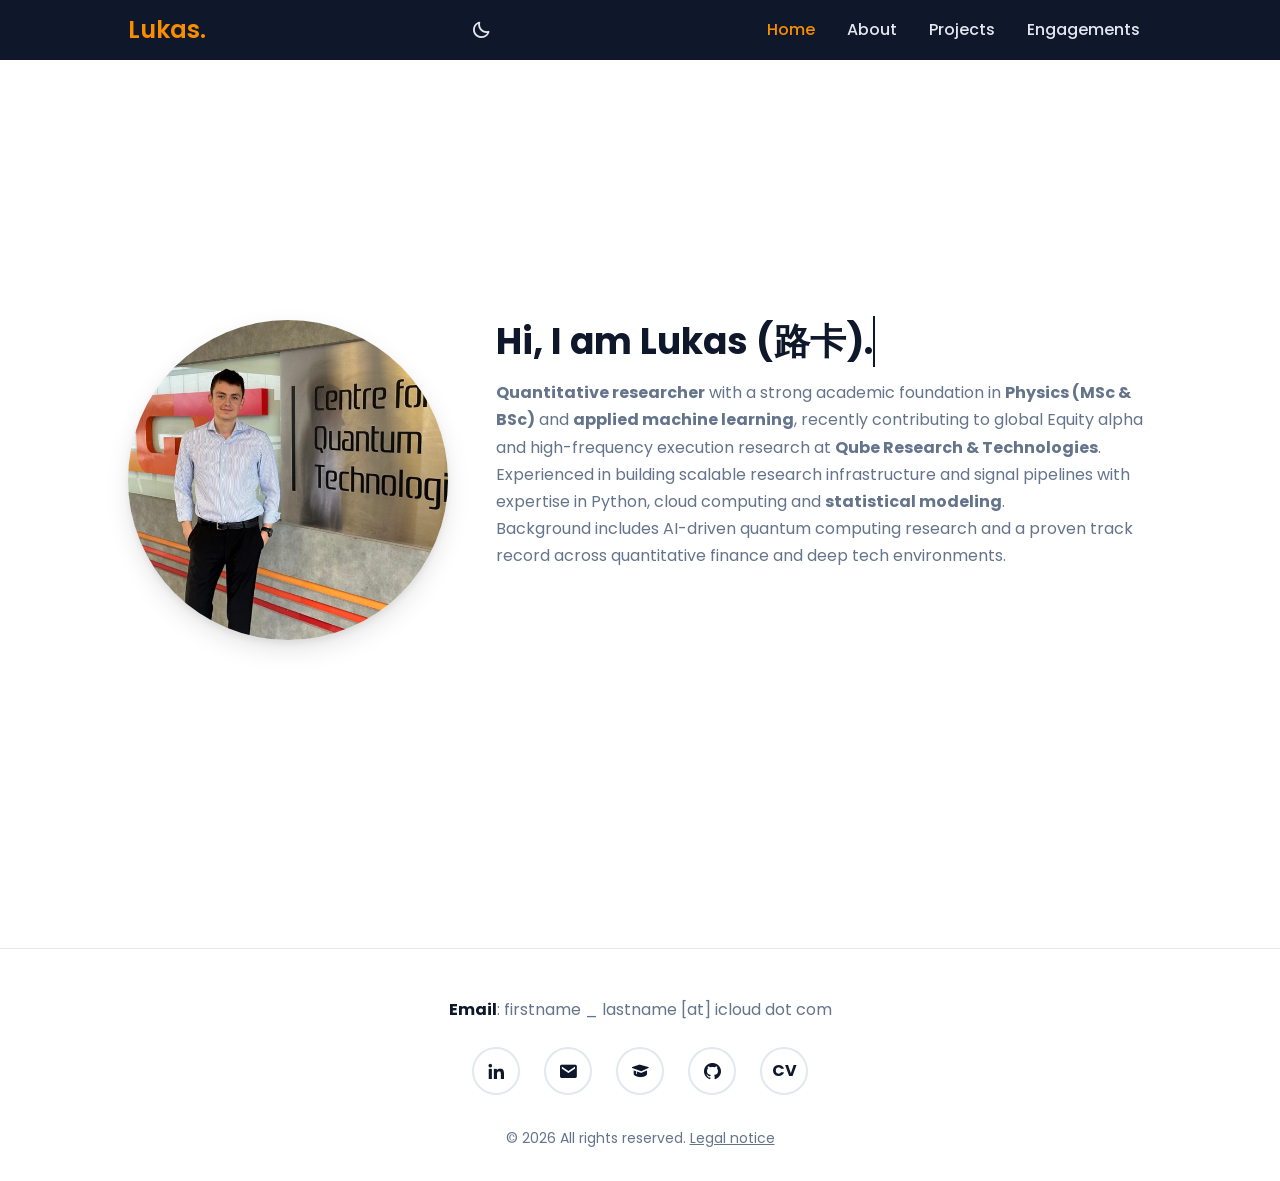
==== commit 236a93c8: "Add dark/light mode toggle, fix timeline alignment - Replace prefers-color-scheme with data-theme at" ====
--- a/index.html
+++ b/index.html
@@ -18,15 +18,17 @@
     <link rel="stylesheet" href="style.css">
     <link rel="icon" href="images/favicon.png" type="image/png">
     <link href='https://unpkg.com/boxicons@2.1.4/css/boxicons.min.css' rel='stylesheet'>
+    <script src="js/theme-toggle.js"></script>
 </head>
 <body class="landing-page">
     <a href="#main-content" class="skip-link">Skip to content</a>
 
     <header class="header">
         <a href="index.html" class="logo">Lukas.</a>
-        <button class="menu-toggle" aria-label="Toggle navigation menu">
-            <i class='bx bx-menu'></i>
-        </button>
+        <div style="display:flex;align-items:center;gap:0.5rem">
+            <button class="theme-toggle" aria-label="Toggle dark mode"><i class='bx bx-moon'></i></button>
+            <button class="menu-toggle" aria-label="Toggle navigation menu"><i class='bx bx-menu'></i></button>
+        </div>
         <nav class="navbar" role="navigation" aria-label="Main navigation">
             <a href="index.html" class="active">Home</a>
             <a href="about.html">About</a>
--- a/style.css
+++ b/style.css
@@ -53,34 +53,32 @@
 }
 
 /* ===== Dark Mode ===== */
-@media (prefers-color-scheme: dark) {
-    :root {
-        --color-bg: #0f172a;
-        --color-surface: #1e293b;
-        --color-text: #e2e8f0;
-        --color-text-muted: #94a3b8;
-        --color-nav-bg: #020617;
-        --color-border: #334155;
-        --color-shadow: rgba(0, 0, 0, 0.3);
-        --color-shadow-hover: rgba(0, 0, 0, 0.4);
-    }
-
-    img {
-        filter: brightness(0.92);
-    }
-
-    .social-icons a {
-        border-color: var(--color-border);
-        color: var(--color-text) !important;
-    }
-
-    .timeline-bubble {
-        background-color: var(--color-text-muted);
-    }
-
-    .timeline:before {
-        background-color: var(--color-border);
-    }
+[data-theme="dark"] {
+    --color-bg: #0f172a;
+    --color-surface: #1e293b;
+    --color-text: #e2e8f0;
+    --color-text-muted: #94a3b8;
+    --color-nav-bg: #020617;
+    --color-border: #334155;
+    --color-shadow: rgba(0, 0, 0, 0.3);
+    --color-shadow-hover: rgba(0, 0, 0, 0.4);
+}
+
+[data-theme="dark"] img {
+    filter: brightness(0.92);
+}
+
+[data-theme="dark"] .social-icons a {
+    border-color: var(--color-border);
+    color: var(--color-text) !important;
+}
+
+[data-theme="dark"] .timeline-bubble {
+    background-color: var(--color-text-muted);
+}
+
+[data-theme="dark"] .timeline:before {
+    background-color: var(--color-border);
 }
 
 /* ===== Reset & Base ===== */
@@ -195,6 +193,28 @@
     color: var(--color-accent);
 }
 
+/* Theme toggle */
+.theme-toggle {
+    background: none;
+    border: none;
+    color: var(--color-nav-text);
+    font-size: 1.25rem;
+    cursor: pointer;
+    padding: var(--space-2);
+    line-height: 1;
+    border-radius: 50%;
+    transition: background var(--transition-base);
+    display: flex;
+    align-items: center;
+    justify-content: center;
+    width: 36px;
+    height: 36px;
+}
+
+.theme-toggle:hover {
+    background: rgba(255, 255, 255, 0.1);
+}
+
 /* Mobile menu toggle */
 .menu-toggle {
     display: none;
@@ -293,6 +313,11 @@
 
 /* Timeline */
 .timeline {
+    --logo-width: 100px;
+    --logo-gap: 20px;
+    --bubble-size: 12px;
+    --bubble-gap: 30px;
+    --line-left: calc(var(--logo-width) + var(--logo-gap) + var(--bubble-size) / 2);
     position: relative;
     display: flex;
     flex-direction: column;
@@ -303,7 +328,7 @@
     position: absolute;
     top: 0;
     bottom: 0;
-    left: calc(100px + 20px + 10px);
+    left: var(--line-left);
     width: 2px;
     background-color: var(--color-border);
 }
@@ -317,9 +342,9 @@
 }
 
 .timeline-logo {
-    width: 100px;
+    width: var(--logo-width);
     height: auto;
-    margin-right: var(--space-5);
+    margin-right: var(--logo-gap);
     flex-shrink: 0;
 }
 
@@ -330,14 +355,12 @@
 }
 
 .timeline-bubble {
-    width: 12px;
-    height: 12px;
+    width: var(--bubble-size);
+    height: var(--bubble-size);
     background-color: var(--color-text-muted);
     border-radius: 50%;
-    position: relative;
-    left: 35px;
     z-index: 1;
-    margin-right: calc(var(--space-8) + 40px);
+    margin-right: var(--bubble-gap);
     flex-shrink: 0;
 }
 
@@ -345,7 +368,7 @@
     background-color: var(--color-surface);
     padding: var(--space-5) var(--space-6);
     border-radius: var(--radius-md);
-    width: calc(100% - 190px - 40px - 20px);
+    flex: 1;
     border: 1px solid var(--color-border);
     box-shadow: var(--shadow-md);
     transition: transform var(--transition-fast), box-shadow var(--transition-fast);
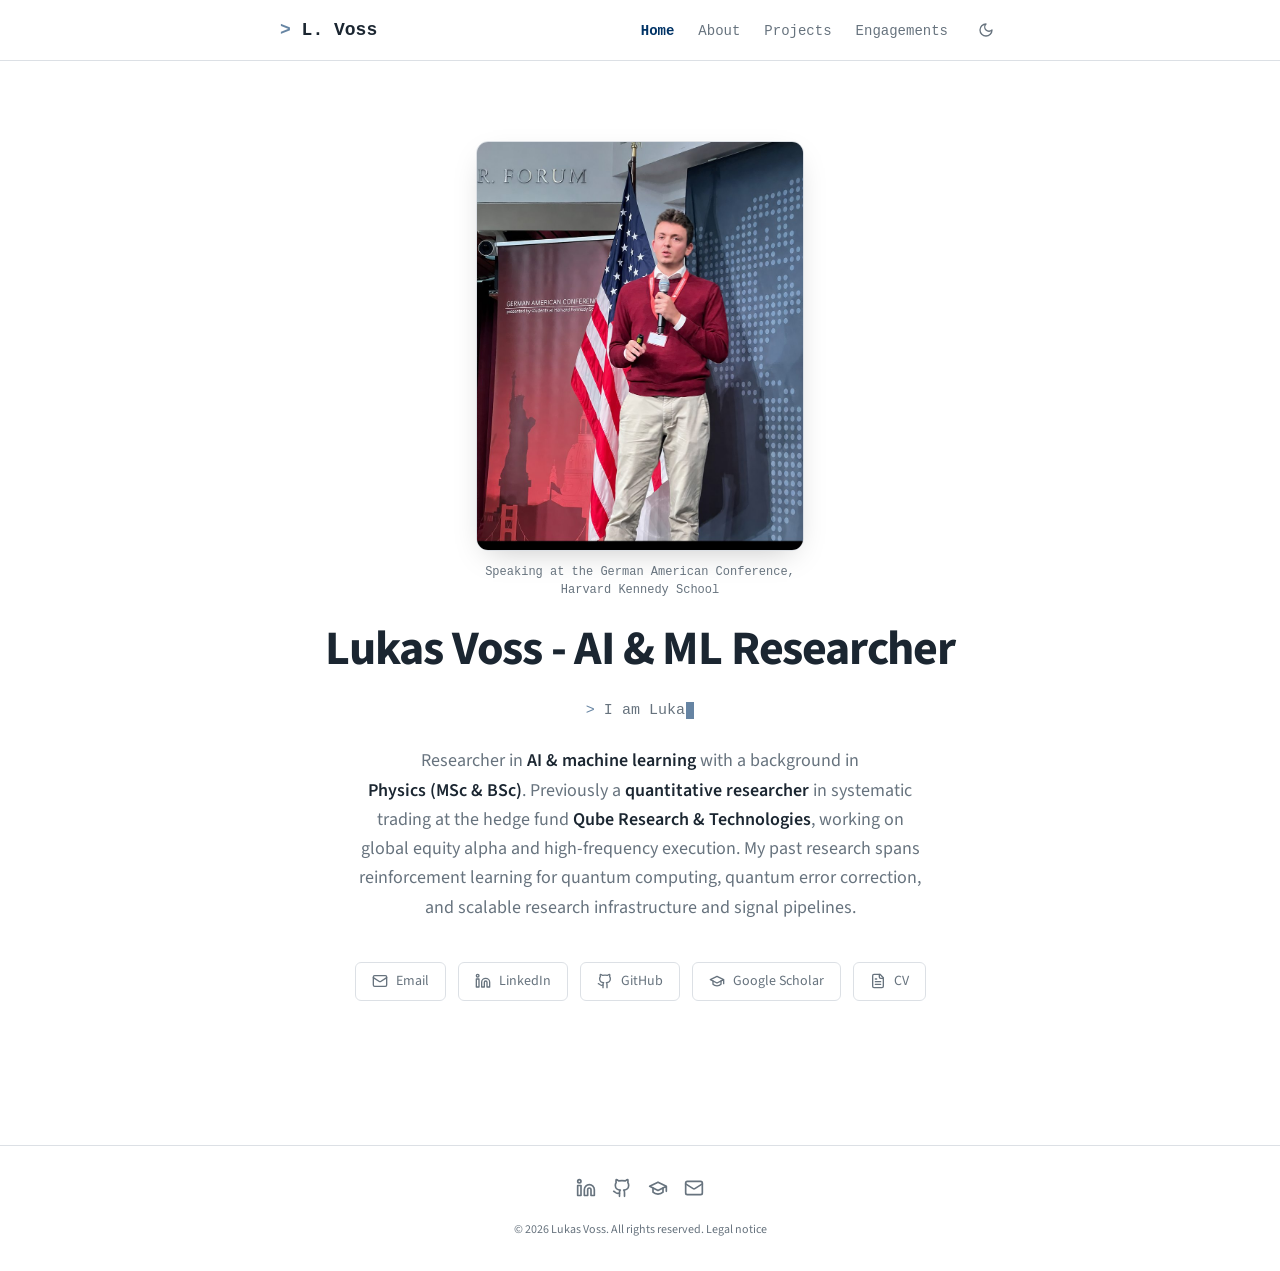
==== commit d20eab5c: "Redesign website: new layout, typography and pages - New design system: white/navy palette with dark" ====
--- a/index.html
+++ b/index.html
@@ -3,84 +3,115 @@
 <head>
     <meta charset="UTF-8">
     <meta name="viewport" content="width=device-width, initial-scale=1.0">
-    <meta name="description" content="Lukas Voss - Quantitative Researcher with expertise in physics, statistical modeling, and applied machine learning. Currently at Qube Research & Technologies.">
-    <meta property="og:title" content="Lukas Voss | Quantitative Researcher">
-    <meta property="og:description" content="Quantitative researcher with a strong academic foundation in Physics and applied machine learning.">
+    <title>Lukas Voss - AI &amp; ML Researcher</title>
+    <meta name="description" content="Lukas Voss – Quantitative Researcher with an academic foundation in Physics and applied machine learning. Most recently at Qube Research & Technologies.">
+    <meta name="author" content="Lukas Voss">
+    <link rel="canonical" href="https://lukasvoss.com/">
+    <meta property="og:title" content="Lukas Voss - AI &amp; ML Researcher">
+    <meta property="og:description" content="Quantitative researcher with an academic foundation in Physics and applied machine learning.">
     <meta property="og:image" content="https://lukasvoss.com/images/personal_picture_cqt_optimized.jpg">
     <meta property="og:url" content="https://lukasvoss.com/">
     <meta property="og:type" content="website">
     <meta name="twitter:card" content="summary_large_image">
     <meta name="view-transition" content="same-origin">
-    <title>Lukas Voss | Personal Website</title>
+    <script type="application/ld+json">
+    {
+        "@context": "https://schema.org",
+        "@type": "Person",
+        "name": "Lukas Voss",
+        "url": "https://lukasvoss.com/",
+        "jobTitle": "AI & ML Researcher",
+        "sameAs": [
+            "https://www.linkedin.com/in/lukasvoss/",
+            "https://github.com/lukasvoss",
+            "https://scholar.google.com/citations?user=lIDlyVMAAAAJ"
+        ],
+        "alumniOf": [
+            { "@type": "CollegeOrUniversity", "name": "Ulm University" },
+            { "@type": "CollegeOrUniversity", "name": "National University of Singapore" },
+            { "@type": "CollegeOrUniversity", "name": "National Taiwan University" }
+        ]
+    }
+    </script>
+    <link rel="icon" href="images/favicon.svg" type="image/svg+xml">
     <link rel="preconnect" href="https://fonts.googleapis.com">
     <link rel="preconnect" href="https://fonts.gstatic.com" crossorigin>
-    <link href="https://fonts.googleapis.com/css2?family=Poppins:wght@400;500;600;700&display=swap" rel="stylesheet">
+    <link href="https://fonts.googleapis.com/css2?family=Source+Sans+3:wght@300;400;500;600;700&display=swap" rel="stylesheet">
     <link rel="stylesheet" href="style.css">
-    <link rel="icon" href="images/favicon.png" type="image/png">
-    <link href='https://unpkg.com/boxicons@2.1.4/css/boxicons.min.css' rel='stylesheet'>
     <script src="js/theme-toggle.js"></script>
 </head>
-<body class="landing-page">
+<body>
     <a href="#main-content" class="skip-link">Skip to content</a>
 
-    <header class="header">
-        <a href="index.html" class="logo">Lukas.</a>
-        <div style="display:flex;align-items:center;gap:0.5rem">
-            <button class="theme-toggle" aria-label="Toggle dark mode"><i class='bx bx-moon'></i></button>
-            <button class="menu-toggle" aria-label="Toggle navigation menu"><i class='bx bx-menu'></i></button>
-        </div>
-        <nav class="navbar" role="navigation" aria-label="Main navigation">
-            <a href="index.html" class="active">Home</a>
-            <a href="about.html">About</a>
-            <a href="projects.html">Projects</a>
-            <a href="engagements.html">Engagements</a>
+    <header class="site-header">
+        <nav class="container" aria-label="Main navigation">
+            <a href="index.html" class="logo"><span>&gt;</span> L. Voss</a>
+            <div class="nav-right">
+                <ul class="nav-links" id="nav-links">
+                    <li><a href="index.html" aria-current="page">Home</a></li>
+                    <li><a href="about.html">About</a></li>
+                    <li><a href="projects.html">Projects</a></li>
+                    <li><a href="engagements.html">Engagements</a></li>
+                </ul>
+                <button class="icon-btn theme-toggle" aria-label="Toggle theme">
+                    <svg class="icon icon-moon" aria-hidden="true"><use href="images/icons.svg#moon"/></svg>
+                    <svg class="icon icon-sun" aria-hidden="true"><use href="images/icons.svg#sun"/></svg>
+                </button>
+                <button class="icon-btn menu-toggle" aria-label="Toggle menu" aria-expanded="false" aria-controls="nav-links">
+                    <svg class="icon icon-open" aria-hidden="true"><use href="images/icons.svg#menu"/></svg>
+                    <svg class="icon icon-close" aria-hidden="true"><use href="images/icons.svg#x"/></svg>
+                </button>
+            </div>
         </nav>
     </header>
 
     <main id="main-content">
-        <section class="home">
-            <div class="home-content">
-                <div class="home-intro">
-                    <img src="images/personal_picture_cqt_optimized.jpg" alt="Portrait photo of Lukas Voss" class="profile-photo" width="800" height="587">
-                    <div class="intro-text">
-                        <h1>Hi, I <span class="typewriter"></span></h1>
-                        <p>
-                            <b>Quantitative researcher</b> with a strong academic foundation in <b>Physics (MSc & BSc)</b> and <b>applied machine learning</b>, recently
-                            contributing to global Equity alpha and high-frequency execution research at <b>Qube Research & Technologies</b>.
-                            <br> Experienced in building scalable research infrastructure and signal pipelines with expertise in Python, cloud computing and <b>statistical modeling</b>.
-                            <br> Background includes AI-driven
-                            quantum computing research and a proven track record across quantitative finance and deep tech environments.
-                        </p>
-                    </div>
-                </div>
+        <section class="container hero">
+            <figure class="hero-photo">
+                <img src="images/lukas_gac_keynote.jpg" alt="Lukas Voss giving a talk on stage at the German American Conference at Harvard Kennedy School" width="900" height="1125" fetchpriority="high" decoding="async">
+                <figcaption>Speaking at the German American Conference, Harvard Kennedy School</figcaption>
+            </figure>
+            <h1>Lukas Voss - AI &amp; ML Researcher</h1>
+            <p class="prompt" aria-hidden="true"><span>&gt;</span> I <span class="typewriter"></span><span class="caret"></span></p>
+            <p class="lead">
+                Researcher in <strong>AI &amp; machine learning</strong> with a background in <strong>Physics (MSc &amp; BSc)</strong>.
+                Previously a <strong>quantitative researcher</strong> in systematic trading at the hedge fund <strong>Qube Research &amp; Technologies</strong>,
+                working on global equity alpha and high-frequency execution. My past research spans reinforcement learning for quantum computing,
+                quantum error correction, and scalable research infrastructure and signal pipelines.
+            </p>
+            <div class="pill-links">
+                <a class="pill-link" href="#" data-email>
+                    <svg class="icon" aria-hidden="true"><use href="images/icons.svg#mail"/></svg>Email
+                </a>
+                <a class="pill-link" href="https://www.linkedin.com/in/lukasvoss/" target="_blank" rel="noopener noreferrer">
+                    <svg class="icon" aria-hidden="true"><use href="images/icons.svg#linkedin"/></svg>LinkedIn
+                </a>
+                <a class="pill-link" href="https://github.com/lukasvoss" target="_blank" rel="noopener noreferrer">
+                    <svg class="icon" aria-hidden="true"><use href="images/icons.svg#github"/></svg>GitHub
+                </a>
+                <a class="pill-link" href="https://scholar.google.com/citations?user=lIDlyVMAAAAJ&amp;hl=en&amp;oi=ao" target="_blank" rel="noopener noreferrer">
+                    <svg class="icon" aria-hidden="true"><use href="images/icons.svg#graduation-cap"/></svg>Google Scholar
+                </a>
+                <a class="pill-link" href="files/cv_voss_research.pdf" target="_blank" rel="noopener noreferrer">
+                    <svg class="icon" aria-hidden="true"><use href="images/icons.svg#file-text"/></svg>CV
+                </a>
             </div>
         </section>
     </main>
 
-    <div class="page-footer-container">
-        <div class="email-text">
-            <b>Email</b>: firstname _ lastname [at] icloud dot com
+    <footer class="site-footer">
+        <div class="container">
+            <div class="footer-icons">
+                <a href="https://www.linkedin.com/in/lukasvoss/" target="_blank" rel="noopener noreferrer" aria-label="LinkedIn"><svg class="icon" aria-hidden="true"><use href="images/icons.svg#linkedin"/></svg></a>
+                <a href="https://github.com/lukasvoss" target="_blank" rel="noopener noreferrer" aria-label="GitHub"><svg class="icon" aria-hidden="true"><use href="images/icons.svg#github"/></svg></a>
+                <a href="https://scholar.google.com/citations?user=lIDlyVMAAAAJ&amp;hl=en&amp;oi=ao" target="_blank" rel="noopener noreferrer" aria-label="Google Scholar"><svg class="icon" aria-hidden="true"><use href="images/icons.svg#graduation-cap"/></svg></a>
+                <a href="#" data-email aria-label="Email"><svg class="icon" aria-hidden="true"><use href="images/icons.svg#mail"/></svg></a>
+            </div>
+            <p>&copy; <span data-year>2026</span> Lukas Voss. All rights reserved. <a href="legal.html">Legal notice</a></p>
         </div>
-        <div class="social-icons">
-            <a href="https://www.linkedin.com/in/lukasvoss/" target="_blank" aria-label="LinkedIn profile"><i class='bx bxl-linkedin'></i></a>
-            <span id="email-icon"></span>
-            <a href="https://scholar.google.com/citations?user=lIDlyVMAAAAJ&hl=en&oi=ao" target="_blank" aria-label="Google Scholar profile"><i class='bx bxs-graduation'></i></a>
-            <a href="https://github.com/lukasvoss" target="_blank" aria-label="GitHub profile"><i class='bx bxl-github'></i></a>
-            <a href="files/cv_voss_research.pdf" target="_blank" aria-label="Download CV"><span class="cv-text">CV</span></a>
-        </div>
+    </footer>
 
-        <script type="text/javascript">
-            const encodedEmail = "bHVrYXNfdm9zc0BpY2xvdWQuY29t";
-            const decodedEmail = atob(encodedEmail);
-            const emailLink = `<a href="mailto:${decodedEmail}" aria-label="Send email"><i class='bx bxs-envelope'></i></a>`;
-            document.getElementById("email-icon").innerHTML = emailLink;
-        </script>
-        <footer class="site-footer">
-            <p>&copy; 2026 All rights reserved. <a href="legal.html">Legal notice</a></p>
-        </footer>
-    </div>
-
+    <script src="js/site.js"></script>
     <script src="js/typewriter.js"></script>
-    <script src="js/menu-toggle.js"></script>
 </body>
 </html>
--- a/style.css
+++ b/style.css
@@ -1,907 +1,500 @@
-/* ===== Design Tokens ===== */
+/* ==========================================================================
+   Design tokens
+   ========================================================================== */
 :root {
-    /* Colors */
-    --color-bg: #ffffff;
-    --color-surface: #f8fafc;
-    --color-text: #0f172a;
-    --color-text-muted: #64748b;
-    --color-accent: rgb(249, 141, 0);
-    --color-nav-bg: #0f172a;
-    --color-nav-text: #e2e8f0;
-    --color-border: #e2e8f0;
-    --color-shadow: rgba(0, 0, 0, 0.06);
-    --color-shadow-hover: rgba(0, 0, 0, 0.1);
-
-    /* Typography */
-    --font-family: 'Poppins', system-ui, -apple-system, sans-serif;
-    --font-xs: clamp(0.75rem, 0.7rem + 0.25vw, 0.875rem);
-    --font-sm: clamp(0.875rem, 0.8rem + 0.35vw, 1rem);
-    --font-base: clamp(1rem, 0.9rem + 0.5vw, 1.125rem);
-    --font-lg: clamp(1.25rem, 1.1rem + 0.75vw, 1.5rem);
-    --font-xl: clamp(1.5rem, 1.2rem + 1.5vw, 2.25rem);
-
-    /* Spacing */
-    --space-1: 0.25rem;
-    --space-2: 0.5rem;
-    --space-3: 0.75rem;
-    --space-4: 1rem;
-    --space-5: 1.5rem;
-    --space-6: 2rem;
-    --space-8: 3rem;
-    --space-10: 4rem;
-    --space-12: 5rem;
-    --space-16: 8rem;
-
-    /* Layout */
-    --content-padding: 10%;
-    --max-content-width: 1200px;
-    --header-height: 60px;
-
-    /* Transitions */
-    --transition-fast: 0.2s ease;
-    --transition-base: 0.3s ease;
-
-    /* Shadows */
-    --shadow-sm: 0 1px 3px var(--color-shadow), 0 1px 2px var(--color-shadow);
-    --shadow-md: 0 1px 3px var(--color-shadow), 0 4px 12px var(--color-shadow);
-    --shadow-lg: 0 4px 6px var(--color-shadow), 0 10px 24px var(--color-shadow-hover);
-
-    /* Border radius */
-    --radius-sm: 6px;
-    --radius-md: 10px;
-    --radius-lg: 16px;
-}
-
-/* ===== Dark Mode ===== */
+    --background: #ffffff;
+    --foreground: hsl(210 29% 15%);
+    --card: hsl(0 0% 100%);
+    --primary: hsl(210 100% 20%);
+    --primary-60: hsl(210 100% 20% / 0.6);
+    --primary-40: hsl(210 100% 20% / 0.4);
+    --primary-30: hsl(210 100% 20% / 0.3);
+    --muted: hsl(210 20% 95%);
+    --muted-foreground: hsl(210 10% 45%);
+    --border: hsl(210 15% 88%);
+    --header-bg: hsl(0 0% 100% / 0.8);
+    --radius: 0.5rem;
+
+    --font-sans: "Source Sans 3", ui-sans-serif, system-ui, sans-serif;
+    --font-mono: ui-monospace, SFMono-Regular, Menlo, Monaco, Consolas, "Liberation Mono", "Courier New", monospace;
+
+    --container: 48rem;
+    --ease: cubic-bezier(0.4, 0, 0.2, 1);
+    color-scheme: light;
+}
+
 [data-theme="dark"] {
-    --color-bg: #0f172a;
-    --color-surface: #1e293b;
-    --color-text: #e2e8f0;
-    --color-text-muted: #94a3b8;
-    --color-nav-bg: #020617;
-    --color-border: #334155;
-    --color-shadow: rgba(0, 0, 0, 0.3);
-    --color-shadow-hover: rgba(0, 0, 0, 0.4);
-}
-
-[data-theme="dark"] img {
-    filter: brightness(0.92);
-}
-
-[data-theme="dark"] .social-icons a {
-    border-color: var(--color-border);
-    color: var(--color-text) !important;
-}
-
-[data-theme="dark"] .timeline-bubble {
-    background-color: var(--color-text-muted);
-}
-
-[data-theme="dark"] .timeline:before {
-    background-color: var(--color-border);
-}
-
-/* ===== Reset & Base ===== */
-*,
-*::before,
-*::after {
-    margin: 0;
-    padding: 0;
-    box-sizing: border-box;
-}
-
-html {
-    scroll-behavior: smooth;
-}
+    --background: hsl(210 29% 8%);
+    --foreground: hsl(40 20% 93%);
+    --card: hsl(210 25% 12%);
+    --primary: hsl(210 60% 60%);
+    --primary-60: hsl(210 60% 60% / 0.6);
+    --primary-40: hsl(210 60% 60% / 0.4);
+    --primary-30: hsl(210 60% 60% / 0.3);
+    --muted: hsl(210 20% 18%);
+    --muted-foreground: hsl(210 10% 60%);
+    --border: hsl(210 20% 22%);
+    --header-bg: hsl(210 25% 12% / 0.8);
+    color-scheme: dark;
+}
+
+/* ==========================================================================
+   Base
+   ========================================================================== */
+*, *::before, *::after { box-sizing: border-box; margin: 0; padding: 0; }
+
+html { -webkit-text-size-adjust: 100%; scroll-behavior: smooth; }
 
 body {
-    font-family: var(--font-family);
-    background: var(--color-bg);
-    color: var(--color-text);
-    line-height: 1.6;
-    -webkit-font-smoothing: antialiased;
-    -moz-osx-font-smoothing: grayscale;
-}
-
-/* ===== Skip Link (Accessibility) ===== */
-.skip-link {
-    position: absolute;
-    top: -100%;
-    left: var(--space-4);
-    background: var(--color-accent);
-    color: #fff;
-    padding: var(--space-2) var(--space-4);
-    border-radius: var(--radius-sm);
-    z-index: 200;
-    font-weight: 600;
-    text-decoration: none;
-}
-
-.skip-link:focus {
-    top: var(--space-2);
-}
-
-/* ===== View Transitions ===== */
-@view-transition {
-    navigation: auto;
-}
-
-::view-transition-old(root) {
-    animation: fade-out 0.2s ease;
-}
-
-::view-transition-new(root) {
-    animation: fade-in 0.2s ease;
-}
-
-@keyframes fade-out {
-    from { opacity: 1; }
-    to { opacity: 0; }
-}
-
-@keyframes fade-in {
-    from { opacity: 0; }
-    to { opacity: 1; }
-}
-
-/* ===== Header ===== */
-.header {
-    position: fixed;
-    top: 0;
-    left: 0;
-    width: 100%;
-    height: var(--header-height);
-    padding: 0 var(--content-padding);
-    background: var(--color-nav-bg);
-    backdrop-filter: blur(12px);
-    -webkit-backdrop-filter: blur(12px);
-    display: flex;
-    justify-content: space-between;
-    align-items: center;
-    z-index: 100;
-}
-
-.logo {
-    color: var(--color-accent);
-    font-size: var(--font-lg);
-    text-decoration: none;
-    font-weight: 600;
-}
-
-.navbar {
-    display: flex;
-    gap: var(--space-2);
-    align-items: center;
-}
-
-.navbar a {
-    font-size: var(--font-sm);
-    color: var(--color-nav-text);
-    text-decoration: none;
-    font-weight: 500;
-    padding: var(--space-2) var(--space-3);
-    border-radius: var(--radius-sm);
-    transition: color var(--transition-base), background var(--transition-base);
-}
-
-.navbar a:hover {
-    color: var(--color-accent);
-    background: rgba(255, 255, 255, 0.05);
-}
-
-.navbar a.active {
-    color: var(--color-accent);
-}
-
-/* Theme toggle */
-.theme-toggle {
-    background: none;
-    border: none;
-    color: var(--color-nav-text);
-    font-size: 1.25rem;
-    cursor: pointer;
-    padding: var(--space-2);
-    line-height: 1;
-    border-radius: 50%;
-    transition: background var(--transition-base);
-    display: flex;
-    align-items: center;
-    justify-content: center;
-    width: 36px;
-    height: 36px;
-}
-
-.theme-toggle:hover {
-    background: rgba(255, 255, 255, 0.1);
-}
-
-/* Mobile menu toggle */
-.menu-toggle {
-    display: none;
-    background: none;
-    border: none;
-    color: var(--color-nav-text);
-    font-size: 1.5rem;
-    cursor: pointer;
-    padding: var(--space-2);
-    line-height: 1;
-}
-
-/* ===== Home / Landing ===== */
-.landing-page {
     min-height: 100vh;
     display: flex;
     flex-direction: column;
-}
-
-.home {
+    background: var(--background);
+    color: var(--foreground);
+    font-family: var(--font-sans);
+    line-height: 1.5;
+    -webkit-font-smoothing: antialiased;
+    transition: background-color 0.2s var(--ease), color 0.2s var(--ease);
+}
+
+img { display: block; max-width: 100%; height: auto; }
+a { color: inherit; text-decoration: none; }
+button { font: inherit; color: inherit; background: none; border: 0; cursor: pointer; }
+ul { list-style: none; }
+h1, h2, h3 { font-family: var(--font-mono); font-weight: 700; line-height: 1.2; }
+
+:focus-visible { outline: 2px solid var(--primary); outline-offset: 2px; border-radius: 4px; }
+::selection { background: var(--primary-30); }
+
+.icon {
+    width: 16px; height: 16px; flex-shrink: 0;
+    fill: none; stroke: currentColor; stroke-width: 2;
+    stroke-linecap: round; stroke-linejoin: round;
+}
+
+.container { width: 100%; max-width: var(--container); margin: 0 auto; padding: 0 1.5rem; }
+
+.skip-link {
+    position: absolute; top: -100px; left: 1rem; z-index: 100;
+    padding: 0.5rem 1rem; border-radius: var(--radius);
+    background: var(--primary); color: var(--card);
+    font-family: var(--font-mono); font-size: 0.875rem;
+}
+.skip-link:focus { top: 1rem; }
+
+.link { color: var(--primary); }
+.link:hover { text-decoration: underline; text-underline-offset: 2px; }
+
+/* ==========================================================================
+   Header
+   ========================================================================== */
+.site-header {
+    position: sticky; top: 0; z-index: 50;
+    border-bottom: 1px solid var(--border);
+    background: var(--header-bg);
+    -webkit-backdrop-filter: blur(4px);
+    backdrop-filter: blur(4px);
+}
+
+.site-header nav {
+    display: flex; align-items: center; justify-content: space-between;
+    padding-top: 1rem; padding-bottom: 1rem;
+}
+
+.logo {
+    font-family: var(--font-mono); font-size: 1.125rem; font-weight: 600;
+    transition: color 0.15s var(--ease);
+}
+.logo span { color: var(--primary-60); }
+.logo:hover { color: var(--primary); }
+
+.nav-right { display: flex; align-items: center; gap: 1.5rem; }
+.nav-links { display: flex; gap: 1.5rem; }
+.nav-links a {
+    font-family: var(--font-mono); font-size: 0.875rem;
+    color: var(--muted-foreground);
+    transition: color 0.15s var(--ease);
+}
+.nav-links a:hover { color: var(--primary); }
+.nav-links a[aria-current="page"] { color: var(--primary); font-weight: 600; }
+
+.icon-btn {
+    display: inline-flex; padding: 0.375rem; border-radius: 0.375rem;
+    color: var(--muted-foreground);
+    transition: color 0.15s var(--ease), background-color 0.15s var(--ease);
+}
+.icon-btn:hover { color: var(--primary); background: var(--muted); }
+.icon-btn .icon-close { display: none; }
+.site-header.menu-open .icon-btn .icon-open { display: none; }
+.site-header.menu-open .icon-btn .icon-close { display: block; }
+.menu-toggle { display: none; }
+
+/* Theme toggle icon: moon in light mode, sun in dark mode */
+.theme-toggle .icon-sun { display: none; }
+[data-theme="dark"] .theme-toggle .icon-sun { display: block; }
+[data-theme="dark"] .theme-toggle .icon-moon { display: none; }
+
+@media (max-width: 639px) {
+    .nav-right { gap: 0.5rem; }
+    .menu-toggle { display: inline-flex; }
+    .nav-links {
+        display: none;
+        position: absolute; top: 100%; left: 0; right: 0;
+        flex-direction: column; gap: 0.25rem;
+        padding: 0.75rem 1.5rem;
+        border-top: 1px solid var(--border);
+        border-bottom: 1px solid var(--border);
+        background: var(--card);
+    }
+    .nav-links a { display: block; padding: 0.5rem 0; }
+    .site-header.menu-open .nav-links { display: flex; }
+}
+
+/* ==========================================================================
+   Main & footer
+   ========================================================================== */
+main { flex: 1; animation: page-in 0.25s ease-in-out both; }
+
+@keyframes page-in {
+    from { opacity: 0; transform: translateY(8px); }
+    to   { opacity: 1; transform: none; }
+}
+
+.page { padding-top: 3rem; padding-bottom: 3rem; }
+.page-title { font-size: 1.875rem; margin-bottom: 1rem; }
+.sections > .page-title { margin-bottom: 3.5rem; }
+.page-intro { color: var(--muted-foreground); margin-bottom: 0.5rem; }
+.page-note { font-size: 0.875rem; font-style: italic; color: var(--muted-foreground); margin-bottom: 2.5rem; }
+
+.site-footer { margin-top: 4rem; border-top: 1px solid var(--border); }
+.site-footer .container {
+    display: flex; flex-direction: column; align-items: center; gap: 1rem;
+    padding-top: 2rem; padding-bottom: 2rem;
+}
+.footer-icons { display: flex; gap: 1rem; }
+.footer-icons a { color: var(--muted-foreground); transition: color 0.15s var(--ease); }
+.footer-icons a:hover { color: var(--primary); }
+.footer-icons .icon { width: 20px; height: 20px; }
+.site-footer p { font-size: 0.75rem; color: var(--muted-foreground); text-align: center; }
+.site-footer p a:hover { color: var(--primary); text-decoration: underline; text-underline-offset: 2px; }
+
+/* ==========================================================================
+   Home
+   ========================================================================== */
+.hero {
+    display: flex; flex-direction: column; align-items: center; gap: 1.5rem;
+    text-align: center;
+    padding-top: 5rem; padding-bottom: 5rem;
+}
+
+.hero > * { animation: rise 0.5s var(--ease) both; }
+.hero > *:nth-child(1) { animation-delay: 0.10s; }
+.hero > *:nth-child(2) { animation-delay: 0.22s; }
+.hero > *:nth-child(3) { animation-delay: 0.34s; }
+.hero > *:nth-child(4) { animation-delay: 0.46s; }
+.hero > *:nth-child(5) { animation-delay: 0.58s; }
+
+@keyframes rise {
+    from { opacity: 0; transform: translateY(12px); }
+    to   { opacity: 1; transform: none; }
+}
+
+.hero-photo { width: 100%; max-width: 20.5rem; }
+.hero-photo img {
+    width: 100%; aspect-ratio: 4 / 5; object-fit: cover; object-position: 50% 30%;
+    border: 1px solid var(--border); border-radius: 0.75rem;
+    box-shadow: 0 10px 30px -12px rgb(0 0 0 / 0.25);
+}
+.hero-photo figcaption {
+    margin-top: 0.75rem;
+    font-family: var(--font-mono); font-size: 0.75rem;
+    color: var(--muted-foreground);
+}
+
+.avatar {
+    width: 9rem; height: 9rem; border-radius: 9999px; object-fit: cover;
+    border: 2px solid var(--border);
+    box-shadow: 0 1px 2px rgb(0 0 0 / 0.05);
+}
+
+.hero h1 {
+    font-family: var(--font-sans);
+    font-size: clamp(2.25rem, 5vw, 3rem);
+    letter-spacing: -0.025em;
+    line-height: 1.1;
+}
+
+.prompt {
+    font-family: var(--font-mono); font-size: 0.9375rem;
+    color: var(--muted-foreground);
+    min-height: 1.5em;
+}
+.prompt span:first-child { color: var(--primary-60); }
+.caret {
+    display: inline-block; width: 0.55em; height: 1.1em;
+    margin-left: 1px; vertical-align: text-bottom;
+    background: var(--primary-60);
+    animation: blink 1s steps(1) infinite;
+}
+@keyframes blink { 50% { opacity: 0; } }
+
+.lead {
+    max-width: 36rem;
+    font-size: 1.125rem; line-height: 1.625;
+    color: var(--muted-foreground);
+}
+.lead strong { color: var(--foreground); font-weight: 600; white-space: nowrap; }
+
+.pill-links { display: flex; flex-wrap: wrap; justify-content: center; gap: 0.75rem; margin-top: 1rem; }
+.pill-link {
+    display: inline-flex; align-items: center; gap: 0.5rem;
+    padding: 0.5rem 1rem;
+    border: 1px solid var(--border); border-radius: 0.375rem;
+    background: var(--card);
+    font-size: 0.875rem; color: var(--muted-foreground);
+    transition: color 0.15s var(--ease), border-color 0.15s var(--ease), transform 0.15s var(--ease);
+}
+.pill-link:hover { color: var(--primary); border-color: var(--primary-30); transform: scale(1.05); }
+.pill-link:active { transform: scale(0.98); }
+
+/* ==========================================================================
+   Sections (About, Projects)
+   ========================================================================== */
+.sections > section + section { margin-top: 3.5rem; }
+
+.section-heading { display: flex; align-items: center; gap: 0.5rem; margin-bottom: 1.25rem; }
+.section-heading .icon { width: 18px; height: 18px; color: var(--primary); }
+.section-heading h2 { font-size: 1.125rem; }
+
+.prose { font-size: 0.875rem; line-height: 1.625; color: var(--muted-foreground); }
+.prose + .prose { margin-top: 0.5rem; }
+
+.section-intro { color: var(--muted-foreground); margin-bottom: 1.5rem; }
+
+.prose code {
+    font-family: var(--font-mono); font-size: 0.8125em;
+    padding: 0.1em 0.35em; border-radius: 0.25rem;
+    background: var(--muted); color: var(--foreground);
+}
+
+.label {
+    font-family: var(--font-mono); font-size: 0.75rem;
+    text-transform: uppercase; letter-spacing: 0.05em;
+    color: var(--muted-foreground);
+    margin-bottom: 0.5rem;
+}
+
+/* Timeline ---------------------------------------------------------------- */
+.timeline-item {
+    position: relative;
+    margin-left: 0.25rem;
+    padding-left: 1.5rem; padding-bottom: 1.5rem;
+    border-left: 1px solid var(--border);
+}
+.timeline-item:last-child { padding-bottom: 0; }
+.timeline-item::before {
+    content: "";
+    /* centred on the 1px line: -(10px / 2) - (1px / 2) */
+    position: absolute; left: -5.5px; top: 5px;
+    width: 10px; height: 10px; border-radius: 9999px;
+    background: color-mix(in srgb, var(--primary) 45%, var(--background));
+    box-shadow: 0 0 0 3px var(--background);
+    transition: background-color 0.15s var(--ease);
+}
+.timeline-item:hover::before { background: var(--primary); }
+
+.timeline-row { display: flex; align-items: baseline; gap: 0.75rem; }
+.timeline-aside {
+    flex-shrink: 0; width: 9rem;
+    display: flex; flex-direction: column; align-items: flex-start; gap: 0.75rem;
+}
+.timeline-period {
+    font-family: var(--font-mono); font-size: 0.75rem;
+    color: var(--muted-foreground);
+}
+.timeline-body { flex: 1; min-width: 0; }
+.timeline-logo { display: flex; align-items: center; width: 5.5rem; height: 2.75rem; }
+.timeline-logo img { max-width: 100%; max-height: 100%; object-fit: contain; }
+/* Logos have white backgrounds; give them a white backing so they read on the dark theme */
+[data-theme="dark"] .timeline-logo { padding: 0.3rem 0.4rem; border-radius: 0.375rem; background: #fff; justify-content: center; }
+.timeline-title { font-size: 0.875rem; font-weight: 600; }
+.timeline-org { font-size: 0.875rem; }
+.timeline-place {
+    display: flex; align-items: center; gap: 0.25rem; margin-top: 0.125rem;
+    font-size: 0.75rem; color: var(--muted-foreground);
+}
+.timeline-place .icon { width: 10px; height: 10px; }
+.timeline-details {
+    margin-top: 0.5rem;
+    font-size: 0.8125rem; line-height: 1.55;
+    color: var(--muted-foreground);
+}
+.timeline-details li { position: relative; padding-left: 1rem; }
+.timeline-details li + li { margin-top: 0.25rem; }
+.timeline-details li::before {
+    content: "•"; position: absolute; left: 0.125rem;
+    color: var(--primary-60);
+}
+.timeline-details a { color: var(--primary); }
+.timeline-details a:hover { text-decoration: underline; }
+
+@media (max-width: 639px) {
+    .timeline-row { flex-direction: column; gap: 0.5rem; }
+    .timeline-aside { width: auto; flex-direction: row; align-items: center; }
+    .timeline-logo { width: 4.5rem; height: 2rem; }
+    .timeline-item::before { top: 11px; } /* date is centred in the 2rem logo row */
+}
+
+/* Chips ------------------------------------------------------------------- */
+.chips { display: flex; flex-wrap: wrap; gap: 0.5rem; }
+.chips + .label { margin-top: 1rem; }
+.chip {
+    display: inline-flex; align-items: baseline; gap: 0.375rem;
+    padding: 0.375rem 0.75rem; border-radius: 9999px;
+    background: var(--muted);
+    font-size: 0.875rem;
+}
+.chip b { font-weight: 500; }
+.chip span { font-size: 0.75rem; color: var(--muted-foreground); }
+
+/* Accordion (projects) ---------------------------------------------------- */
+.accordion { border-top: 1px solid var(--border); }
+.accordion details { border-bottom: 1px solid var(--border); }
+
+.accordion summary {
+    display: flex; align-items: baseline; gap: 1rem;
+    padding: 1rem 0.25rem;
+    border-radius: 2px;
+    cursor: pointer; list-style: none;
+    transition: background-color 0.15s var(--ease);
+}
+.accordion summary::-webkit-details-marker { display: none; }
+.accordion summary:hover { background: color-mix(in srgb, var(--muted) 30%, transparent); }
+
+.acc-year {
+    flex-shrink: 0; width: 4rem;
+    font-family: var(--font-mono); font-size: 0.75rem;
+    color: var(--muted-foreground);
+}
+.acc-title {
     flex: 1;
-    display: grid;
-    place-items: center;
-    min-height: 100svh;
-    padding: var(--header-height) var(--content-padding) var(--space-8);
-}
-
-.home-content {
-    max-width: var(--max-content-width);
-    width: 100%;
-    padding-top: var(--space-8);
-}
-
-.home-intro {
-    display: flex;
-    align-items: flex-start;
-    gap: var(--space-8);
-    width: 100%;
-}
-
-.profile-photo {
-    width: clamp(180px, 25vw, 400px);
-    height: clamp(180px, 25vw, 400px);
-    border-radius: 50%;
-    object-fit: cover;
-    flex-shrink: 0;
-    box-shadow: var(--shadow-lg);
-}
-
-.intro-text {
-    flex: 1;
-}
-
-.intro-text h1 {
-    font-size: var(--font-xl);
-    font-weight: 700;
-    line-height: 1.2;
-    margin-bottom: var(--space-4);
-}
-
-.intro-text p {
-    font-size: var(--font-sm);
-    color: var(--color-text-muted);
-    line-height: 1.7;
-}
-
-/* Typewriter cursor */
-.typewriter {
-    border-right: 2px solid var(--color-text);
-    animation: blink-cursor 0.75s step-end infinite;
-}
-
-@keyframes blink-cursor {
-    from, to { border-color: transparent; }
-    50% { border-color: var(--color-text); }
-}
-
-/* ===== About / CV ===== */
-.about,
-.portfolio {
-    padding: var(--space-12) var(--content-padding);
-    padding-top: calc(var(--header-height) + var(--space-10));
-    max-width: 100%;
-}
-
-.cv-section {
-    margin-bottom: var(--space-10);
-}
-
-.cv-section h3 {
-    font-size: var(--font-lg);
-    margin-bottom: var(--space-5);
-    border-bottom: 2px solid var(--color-border);
-    padding-bottom: var(--space-2);
-}
-
-/* Timeline */
-.timeline {
-    --logo-width: 100px;
-    --logo-gap: 20px;
-    --bubble-size: 12px;
-    --bubble-gap: 30px;
-    --line-left: calc(var(--logo-width) + var(--logo-gap) + var(--bubble-size) / 2);
-    position: relative;
-    display: flex;
-    flex-direction: column;
-}
-
-.timeline:before {
-    content: '';
-    position: absolute;
-    top: 0;
-    bottom: 0;
-    left: var(--line-left);
-    width: 2px;
-    background-color: var(--color-border);
-}
-
-.timeline-entry {
-    display: flex;
-    align-items: center;
-    justify-content: flex-start;
-    margin-bottom: var(--space-10);
-    position: relative;
-}
-
-.timeline-logo {
-    width: var(--logo-width);
-    height: auto;
-    margin-right: var(--logo-gap);
-    flex-shrink: 0;
-}
-
-.timeline-logo img {
-    width: 100%;
-    height: auto;
-    border: none;
-}
-
-.timeline-bubble {
-    width: var(--bubble-size);
-    height: var(--bubble-size);
-    background-color: var(--color-text-muted);
-    border-radius: 50%;
-    z-index: 1;
-    margin-right: var(--bubble-gap);
-    flex-shrink: 0;
-}
-
-.timeline-content {
-    background-color: var(--color-surface);
-    padding: var(--space-5) var(--space-6);
-    border-radius: var(--radius-md);
-    flex: 1;
-    border: 1px solid var(--color-border);
-    box-shadow: var(--shadow-md);
-    transition: transform var(--transition-fast), box-shadow var(--transition-fast);
-}
-
-.timeline-content:hover {
-    transform: translateY(-2px);
-    box-shadow: var(--shadow-lg);
-}
-
-.timeline-content h4 {
-    margin: 0 0 var(--space-1);
-    font-size: var(--font-base);
-    color: var(--color-text);
-}
-
-.timeline-content p {
-    margin: var(--space-1) 0;
-    font-size: var(--font-sm);
-    color: var(--color-text-muted);
-}
-
-.timeline-content ul {
-    padding-left: var(--space-5);
-    margin-bottom: var(--space-3);
-}
-
-.timeline-content li {
-    margin-bottom: var(--space-1);
-    line-height: 1.6;
-    font-size: var(--font-sm);
-    color: var(--color-text-muted);
-}
-
-/* About extra sections */
-.about-section {
-    margin-bottom: var(--space-8);
-    padding: 0 var(--content-padding);
-}
-
-.section-header {
-    margin-bottom: var(--space-5);
-}
-
-.section-header h3 {
-    font-size: var(--font-lg);
-    font-weight: 600;
-    margin-bottom: var(--space-3);
-}
-
-.section-header hr {
-    border: 0;
-    height: 2px;
-    background-color: var(--color-border);
-}
-
-.section-content {
-    background-color: var(--color-surface);
-    padding: var(--space-5);
-    border-radius: var(--radius-md);
-    border: 1px solid var(--color-border);
-    box-shadow: var(--shadow-sm);
-    line-height: 1.6;
-    font-size: var(--font-sm);
-    color: var(--color-text-muted);
-}
-
-.cv-list {
-    padding-left: var(--space-5);
-    margin-bottom: 0;
-}
-
-.cv-list li {
-    margin-bottom: var(--space-1);
-    line-height: 1.6;
-}
-
-.full-cv-footer {
-    padding: 0 var(--content-padding);
-    font-size: var(--font-sm);
-    color: var(--color-text-muted);
-    margin-bottom: var(--space-6);
-}
-
-.full-cv-footer a {
-    color: var(--color-accent);
-}
-
-/* ===== Portfolio ===== */
-.portfolio h3 {
-    font-size: var(--font-lg);
-    margin-bottom: var(--space-5);
-    border-bottom: 2px solid var(--color-border);
-    padding-bottom: var(--space-2);
-}
-
-.portfolio-summary {
-    font-size: var(--font-sm);
-    color: var(--color-text-muted);
-    margin-bottom: var(--space-10);
-    line-height: 1.7;
-}
-
-.portfolio-entry {
-    display: flex;
-    align-items: flex-start;
-    margin-bottom: var(--space-10);
-    gap: var(--space-8);
-}
-
-.portfolio-entry img {
-    max-width: 300px;
-    height: auto;
-    border-radius: var(--radius-md);
-    border: 1px solid var(--color-border);
-    box-shadow: var(--shadow-md);
-    transition: transform var(--transition-fast), box-shadow var(--transition-fast);
-    flex-shrink: 0;
-}
-
-.portfolio-entry img:hover {
-    transform: translateY(-2px);
-    box-shadow: var(--shadow-lg);
-}
-
-.portfolio-entry-content h4 {
-    font-size: var(--font-lg);
-    font-weight: 600;
-    margin-bottom: var(--space-3);
-    color: var(--color-text);
-}
-
-.portfolio-entry-content p {
-    font-size: var(--font-sm);
-    color: var(--color-text-muted);
-    line-height: 1.7;
-}
-
-.portfolio-entry-content a {
-    color: var(--color-accent);
-    transition: opacity var(--transition-fast);
-}
-
-.portfolio-entry-content a:hover {
-    opacity: 0.8;
-}
-
-.indented-list {
-    padding-left: var(--space-8);
-    margin-left: var(--space-5);
-    color: var(--color-text-muted);
-    font-size: var(--font-sm);
-}
-
-.large-vertical-image {
-    width: 300px;
-    height: auto;
-    border-radius: var(--radius-md);
-    border: 1px solid var(--color-border);
-    box-shadow: var(--shadow-md);
-}
-
-/* ===== Portfolio Slider ===== */
-.portfolio-slider {
-    position: relative;
-    width: 100%;
-    max-width: 420px;
-    overflow: hidden;
-    border-radius: var(--radius-md);
-    flex-shrink: 0;
-}
-
-.portfolio-slider img {
-    width: 100%;
-    display: none;
-    transition: opacity 0.4s ease;
-}
-
-.portfolio-slider img.active {
-    display: block;
-}
-
-.slider-btn {
-    position: absolute;
-    top: 50%;
-    transform: translateY(-50%);
-    background: rgba(0, 0, 0, 0.5);
-    color: white;
-    border: none;
-    padding: var(--space-2) var(--space-3);
-    cursor: pointer;
-    border-radius: 50%;
-    font-size: var(--font-base);
-    z-index: 10;
-    transition: background var(--transition-fast);
-}
-
-.slider-btn:hover {
-    background: rgba(0, 0, 0, 0.7);
-}
-
-.slider-btn.prev { left: 10px; }
-.slider-btn.next { right: 10px; }
-
-/* ===== Engagements ===== */
-.engagements {
-    padding: var(--space-12) var(--content-padding);
-    padding-top: calc(var(--header-height) + var(--space-10));
-}
-
-.engagements h3 {
-    font-size: var(--font-lg);
-    margin-bottom: var(--space-5);
-    border-bottom: 2px solid var(--color-border);
-    padding-bottom: var(--space-2);
-}
-
-.engagements .intro {
-    margin-bottom: var(--space-6);
-    font-size: var(--font-sm);
-    color: var(--color-text-muted);
-}
-
+    font-family: var(--font-mono); font-size: 0.875rem; font-weight: 500; line-height: 1.375;
+    transition: color 0.15s var(--ease);
+}
+.accordion summary:hover .acc-title { color: var(--primary); }
+.accordion summary .icon {
+    width: 14px; height: 14px; align-self: center;
+    color: var(--muted-foreground);
+    transition: transform 0.2s var(--ease);
+}
+.accordion details[open] summary .icon { transform: rotate(180deg); }
+
+.acc-body {
+    padding: 0 0.25rem 1.25rem 5.25rem;
+    animation: acc-in 0.2s var(--ease) both;
+}
+@keyframes acc-in {
+    from { opacity: 0; transform: translateY(-4px); }
+    to   { opacity: 1; transform: none; }
+}
+.acc-body > * + * { margin-top: 0.75rem; }
+.acc-body .prose strong { color: var(--foreground); font-weight: 600; }
+.acc-body .prose a { color: var(--primary); }
+.acc-body .prose a:hover { text-decoration: underline; }
+.acc-body ul.prose li { position: relative; padding-left: 1rem; }
+.acc-body ul.prose li + li { margin-top: 0.25rem; }
+.acc-body ul.prose li::before { content: "•"; position: absolute; left: 0.125rem; color: var(--primary-60); }
+
+.acc-figure img {
+    width: 100%; max-width: 360px;
+    border: 1px solid var(--border); border-radius: 0.25rem;
+    background: #fff;
+    opacity: 0.9;
+    transition: opacity 0.15s var(--ease);
+}
+.acc-figure a:hover img { opacity: 1; }
+.acc-figure.pair { display: grid; grid-template-columns: 1fr 1fr; gap: 0.75rem; }
+.acc-figure.pair img { max-width: none; }
+.acc-figure.wide img { max-width: none; }
+.acc-figure figcaption { margin-top: 0.5rem; font-size: 0.75rem; color: var(--muted-foreground); }
+
+.acc-meta { font-size: 0.75rem; font-style: italic; color: var(--muted-foreground); }
+
+.acc-links { display: flex; flex-wrap: wrap; gap: 0.75rem; }
+.acc-links a {
+    display: inline-flex; align-items: center; gap: 0.25rem;
+    font-size: 0.75rem; color: var(--primary);
+}
+.acc-links a:hover { text-decoration: underline; }
+.acc-links .icon { width: 12px; height: 12px; }
+
+@media (max-width: 639px) {
+    .acc-body { padding-left: 0.25rem; }
+    .acc-year { width: 3.25rem; }
+}
+
+/* ==========================================================================
+   Engagements
+   ========================================================================== */
 #map {
-    height: 80vh;
-    width: 100%;
-    border-radius: var(--radius-md);
-    border: 1px solid var(--color-border);
-    box-shadow: var(--shadow-md);
-}
-
-/* ===== Legal ===== */
-.legal {
-    padding: var(--space-12) var(--content-padding);
-    padding-top: calc(var(--header-height) + var(--space-10));
-    max-width: 800px;
-}
-
-.legal-header {
-    font-size: var(--font-lg);
-    font-weight: 700;
-    margin-bottom: var(--space-5);
-    border-bottom: 2px solid var(--color-border);
-    padding-bottom: var(--space-2);
-}
-
-.legal-content {
-    font-size: var(--font-sm);
-    line-height: 1.7;
-    color: var(--color-text-muted);
-}
-
-.legal-content p {
-    margin-bottom: var(--space-3);
-}
-
-.legal-content strong {
-    color: var(--color-text);
-}
-
-/* ===== Footer ===== */
-.page-footer-container {
-    display: flex;
-    flex-direction: column;
-    align-items: center;
-    padding: var(--space-8) 0 var(--space-6);
-    text-align: center;
-    border-top: 1px solid var(--color-border);
-    margin-top: var(--space-8);
-}
-
-.email-text {
-    font-size: var(--font-sm);
-    margin-bottom: var(--space-5);
-    color: var(--color-text-muted);
-}
-
-.email-text b {
-    color: var(--color-text);
-}
-
-.social-icons {
-    display: flex;
-    justify-content: center;
-    gap: var(--space-5);
-    margin-bottom: var(--space-4);
-}
-
-.social-icons a {
-    display: inline-flex;
-    justify-content: center;
-    align-items: center;
-    width: 48px;
-    height: 48px;
-    border: 2px solid var(--color-border);
-    border-radius: 50%;
-    color: var(--color-text) !important;
-    font-size: 1.25rem;
-    text-decoration: none;
-    transition: background var(--transition-base), transform var(--transition-fast), border-color var(--transition-base);
-}
-
-.social-icons a:hover {
-    background-color: rgba(249, 141, 0, 0.1);
-    border-color: var(--color-accent);
-    transform: translateY(-2px);
-}
-
-.social-icons .cv-text {
-    font-size: var(--font-sm);
-    font-weight: 700;
-}
-
-.site-footer {
-    text-align: center;
-    font-size: var(--font-xs);
-    color: var(--color-text-muted);
-    padding-top: var(--space-4);
-}
-
-.site-footer a {
-    color: var(--color-text-muted);
-    transition: color var(--transition-fast);
-}
-
-.site-footer a:hover {
-    color: var(--color-accent);
-}
-
-/* ===== Scroll-Driven Reveal Animations ===== */
-@supports (animation-timeline: view()) {
-    .portfolio-entry,
-    .timeline-entry,
-    .about-section {
-        opacity: 0;
-        transform: translateY(20px);
-        animation: reveal linear both;
-        animation-timeline: view();
-        animation-range: entry 0% entry 30%;
+    height: 420px; margin-bottom: 2.5rem;
+    border: 1px solid var(--border); border-radius: var(--radius);
+    overflow: hidden; z-index: 0;
+    background: var(--muted);
+}
+[data-theme="dark"] #map .leaflet-tile-pane { filter: invert(1) hue-rotate(180deg) brightness(0.85) contrast(0.9); }
+.leaflet-popup-content-wrapper, .leaflet-popup-tip {
+    background: var(--card) !important; color: var(--foreground) !important;
+    box-shadow: 0 4px 16px rgb(0 0 0 / 0.12) !important;
+}
+.leaflet-popup-content { font-family: var(--font-sans); font-size: 0.875rem; line-height: 1.5; }
+.leaflet-container a.leaflet-popup-close-button { color: var(--muted-foreground); }
+.leaflet-bar { border: 1px solid var(--border) !important; box-shadow: none !important; }
+.leaflet-bar a, .leaflet-bar a:hover {
+    background: var(--card) !important; color: var(--foreground) !important;
+    border-bottom-color: var(--border) !important;
+}
+.leaflet-container .leaflet-control-attribution {
+    background: color-mix(in srgb, var(--card) 80%, transparent);
+    color: var(--muted-foreground);
+}
+.leaflet-container .leaflet-control-attribution a { color: var(--primary); }
+
+.place-list button {
+    display: flex; align-items: baseline; gap: 1rem; width: 100%;
+    padding: 0.875rem 0.25rem;
+    border-bottom: 1px solid var(--border);
+    text-align: left;
+    transition: background-color 0.15s var(--ease);
+}
+.place-list li:first-child button { border-top: 1px solid var(--border); }
+.place-list button:hover { background: color-mix(in srgb, var(--muted) 30%, transparent); }
+.place-list .place-name {
+    flex-shrink: 0; width: 10rem;
+    display: inline-flex; align-items: center; gap: 0.375rem;
+    font-family: var(--font-mono); font-size: 0.8125rem; font-weight: 500;
+}
+.place-list .place-name .icon { width: 12px; height: 12px; color: var(--primary); }
+.place-list button:hover .place-name { color: var(--primary); }
+.place-list .place-text { font-size: 0.875rem; color: var(--muted-foreground); }
+
+@media (max-width: 639px) {
+    #map { height: 300px; }
+    .place-list button { flex-direction: column; gap: 0.125rem; }
+}
+
+/* ==========================================================================
+   Legal
+   ========================================================================== */
+.legal { font-size: 0.875rem; }
+.legal p + p { margin-top: 1rem; }
+
+/* ==========================================================================
+   Reduced motion
+   ========================================================================== */
+@media (prefers-reduced-motion: reduce) {
+    *, *::before, *::after {
+        animation-duration: 0.01ms !important; animation-iteration-count: 1 !important;
+        transition-duration: 0.01ms !important; scroll-behavior: auto !important;
     }
-
-    @keyframes reveal {
-        to {
-            opacity: 1;
-            transform: translateY(0);
-        }
-    }
-}
-
-/* Fallback: items are visible when animation-timeline is not supported */
-@supports not (animation-timeline: view()) {
-    .portfolio-entry,
-    .timeline-entry,
-    .about-section {
-        opacity: 1;
-        transform: none;
-    }
-}
-
-/* ===== Tablet (769px - 1024px) ===== */
-@media screen and (min-width: 769px) and (max-width: 1024px) {
-    .home-intro {
-        flex-direction: column;
-        align-items: center;
-    }
-
-    .intro-text {
-        text-align: left;
-    }
-
-    .profile-photo {
-        width: clamp(200px, 40vw, 350px);
-        height: clamp(200px, 40vw, 350px);
-    }
-
-    .timeline:before {
-        display: none;
-    }
-
-    .timeline-entry {
-        flex-direction: column;
-        align-items: center;
-        text-align: left;
-        margin-bottom: var(--space-6);
-    }
-
-    .timeline-logo {
-        width: 100px;
-        margin-right: 0;
-        margin-bottom: var(--space-3);
-    }
-
-    .timeline-bubble {
-        display: none;
-    }
-
-    .timeline-content {
-        width: 100%;
-        padding: var(--space-4);
-    }
-
-    .portfolio-entry {
-        flex-direction: column;
-        align-items: center;
-    }
-
-    .portfolio-entry img {
-        margin: 0 0 var(--space-5) 0;
-        max-width: 80%;
-    }
-
-    .portfolio-entry-content {
-        width: 100%;
-    }
-}
-
-/* ===== Mobile (max-width: 768px) ===== */
-@media screen and (max-width: 768px) {
-    :root {
-        --content-padding: 6%;
-    }
-
-    /* Hamburger menu */
-    .menu-toggle {
-        display: block;
-    }
-
-    .navbar {
-        position: fixed;
-        top: var(--header-height);
-        left: 0;
-        right: 0;
-        background: var(--color-nav-bg);
-        flex-direction: column;
-        padding: var(--space-4) var(--content-padding);
-        gap: 0;
-        transform: translateY(-100%);
-        opacity: 0;
-        pointer-events: none;
-        transition: transform var(--transition-base), opacity var(--transition-base);
-        border-bottom: 1px solid var(--color-border);
-    }
-
-    .navbar.open {
-        transform: translateY(0);
-        opacity: 1;
-        pointer-events: auto;
-    }
-
-    .navbar a {
-        padding: var(--space-3) var(--space-4);
-        font-size: var(--font-base);
-        border-radius: var(--radius-sm);
-    }
-
-    /* Home */
-    .home {
-        min-height: auto;
-        padding-top: calc(var(--header-height) + var(--space-6));
-        padding-bottom: var(--space-6);
-    }
-
-    .home-intro {
-        flex-direction: column;
-        align-items: center;
-        gap: var(--space-5);
-    }
-
-    .profile-photo {
-        width: clamp(150px, 50vw, 280px);
-        height: clamp(150px, 50vw, 280px);
-    }
-
-    .intro-text h1 {
-        font-size: clamp(1.25rem, 4vw, 1.75rem);
-    }
-
-    /* About */
-    .about,
-    .portfolio {
-        padding-top: calc(var(--header-height) + var(--space-6));
-    }
-
-    .timeline:before {
-        display: none;
-    }
-
-    .timeline-entry {
-        flex-direction: column;
-        align-items: center;
-        margin-bottom: var(--space-5);
-    }
-
-    .timeline-logo {
-        width: 80px;
-        margin-right: 0;
-        margin-bottom: var(--space-3);
-    }
-
-    .timeline-bubble {
-        display: none;
-    }
-
-    .timeline-content {
-        width: 100%;
-        padding: var(--space-4);
-    }
-
-    /* Portfolio */
-    .portfolio-entry {
-        flex-direction: column;
-        align-items: center;
-    }
-
-    .portfolio-entry img {
-        max-width: 90%;
-        margin: 0 0 var(--space-5) 0;
-    }
-
-    .portfolio-entry-content {
-        width: 100%;
-    }
-
-    .portfolio-slider {
-        max-width: 100%;
-    }
-
-    .slider-btn {
-        padding: var(--space-2);
-    }
-
-    /* Engagements */
-    .engagements {
-        padding-top: calc(var(--header-height) + var(--space-6));
-    }
-}
+}
